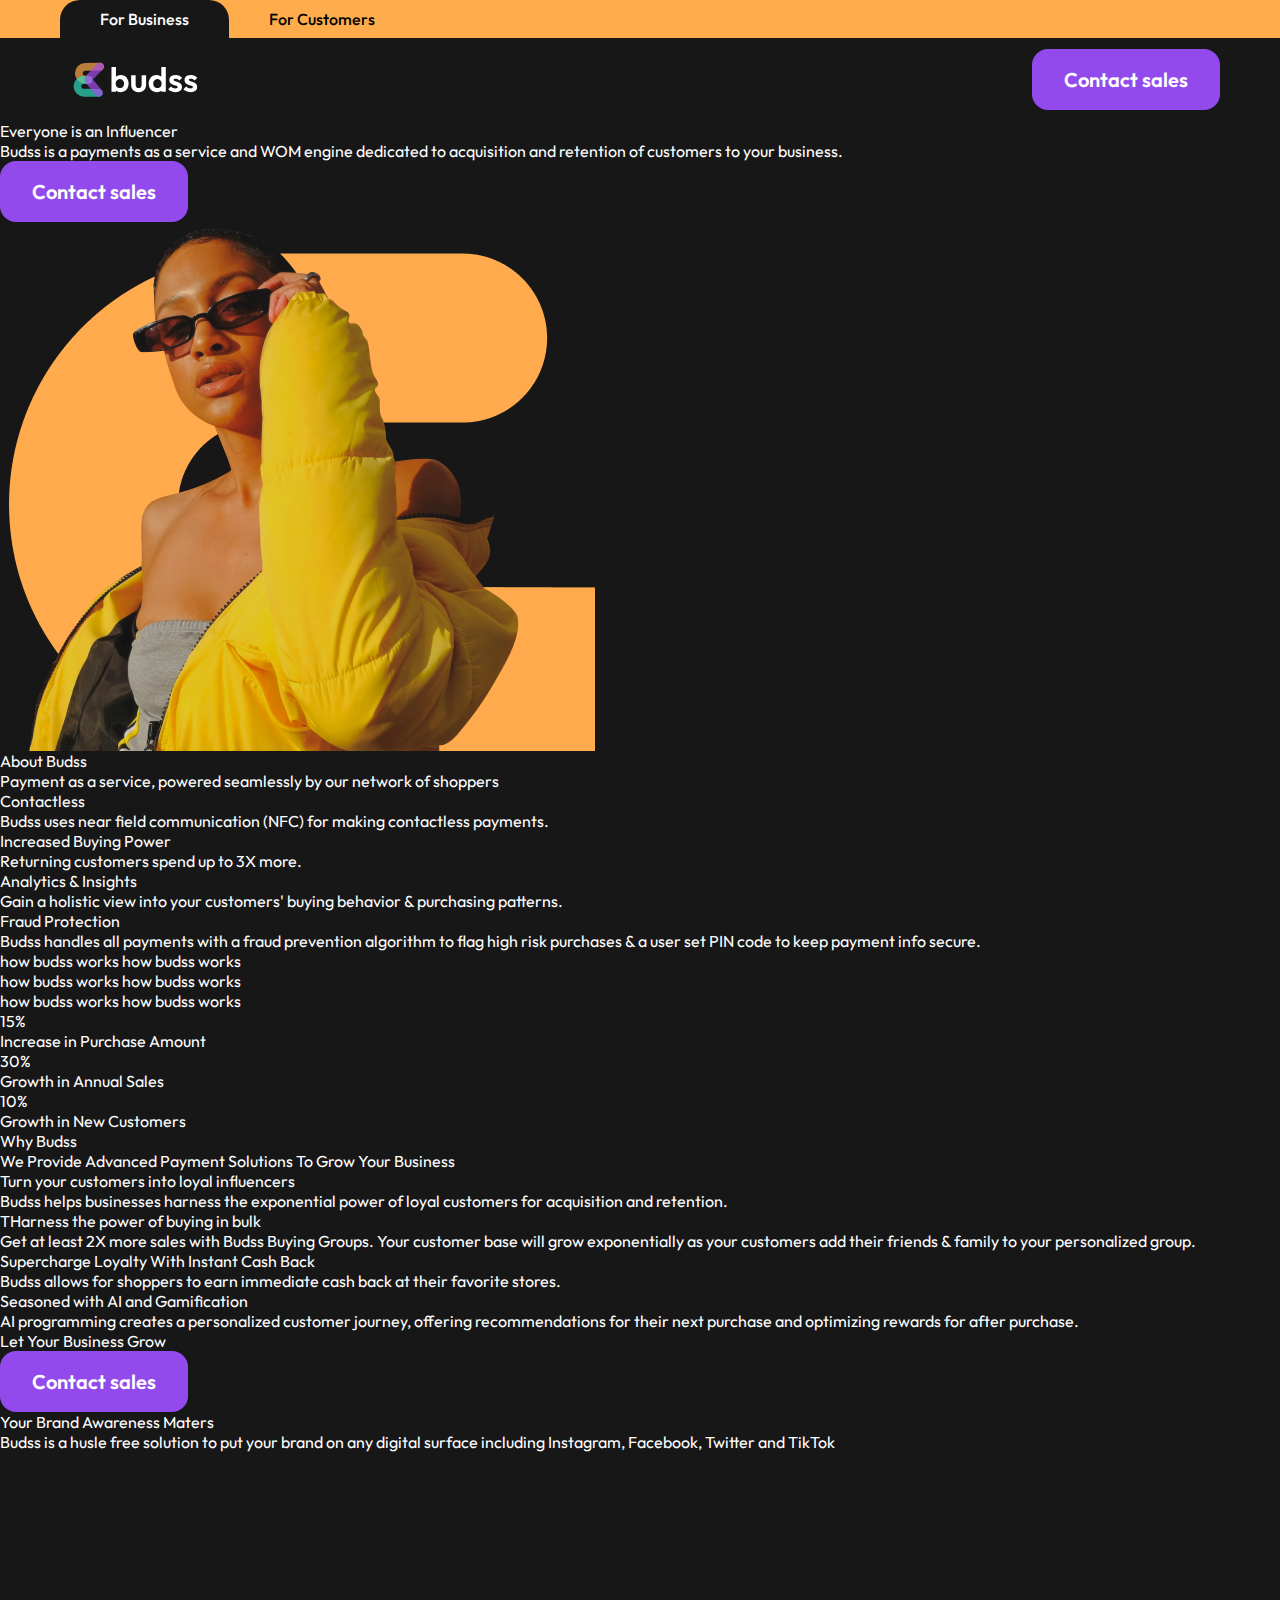
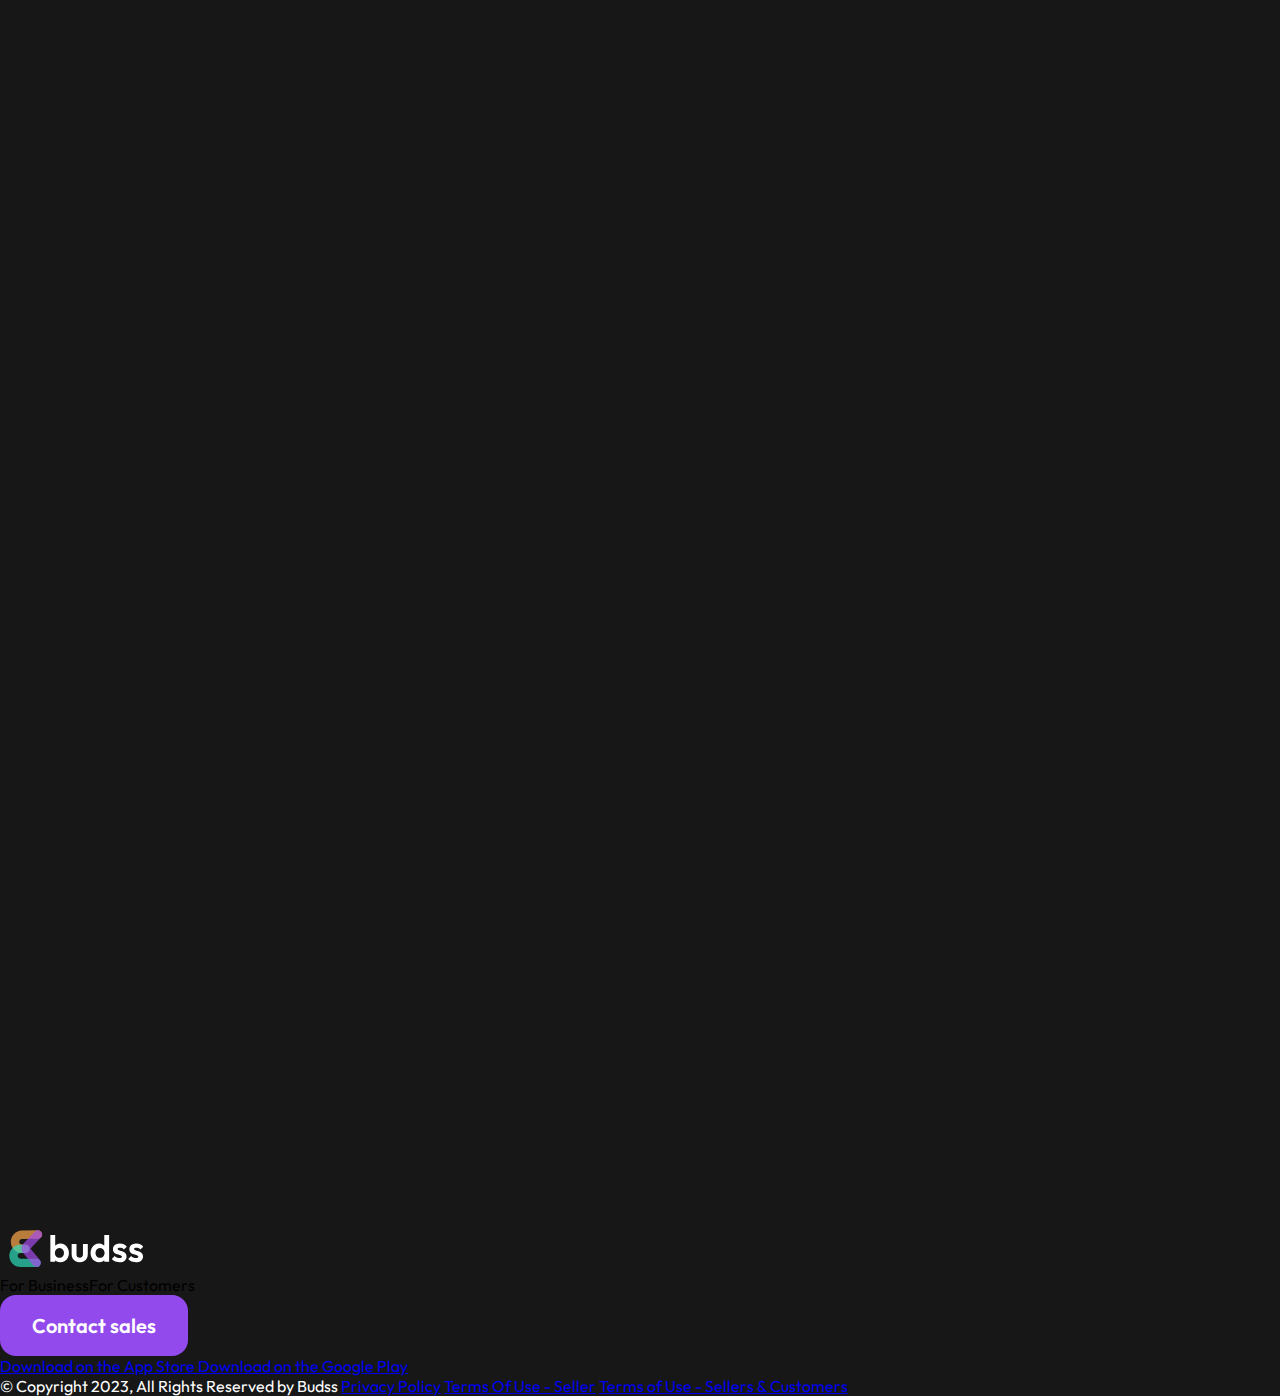
==== budss-smth/index.html @ e186e88e "feat: add svg-sprite, ui-kit-var, header styles" ====
<!DOCTYPE html>
<html lang="en">
  <head>
    <meta charset="UTF-8" />
    <meta http-equiv="X-UA-Compatible" content="IE=edge" />
    <meta name="viewport" content="width=device-width, initial-scale=1.0" />
    <link
      rel="shortcut icon"
      href="./assets/favicon/favicon.png"
      type="image/x-icon"
    />
    <link rel="stylesheet" href="./css/style.css" />
    <title>init</title>
  </head>
  <body>
    <h1 class="visually-hidden">Budss</h1>
    <div class="header">
      <div class="container header__container">
        <nav class="header__navigation navigation">
          <ul role="list" class="navigation__list">
            <li class="navigation__item">
              <a class="navigation__link active" href="#">for business</a>
            </li>
            <li class="navigation__item">
              <a class="navigation__link" href="#">for customers</a>
            </li>
          </ul>
        </nav>
        <div class="header__logo-line">
          <a class="logo" href="#">
            <svg width="155" height="49">
              <title id="catTitle">Pixels, My Super-friendly Cat</title>
              <use xlink:href="./assets/image/icons/sprite.svg#logo"></use>
            </svg>
          </a>
          <div class="header__button">
            <button class="button colorful-btn dark-bg">Contact sales</button>
          </div>
          <div class="header__menu menu">
            <button
              class="menu__button"
              type="button"
              aria-expanded="false"
              aria-controls="menu__list"
            >
              <svg class="menu__icon" aria-hidden="true" width="40" height="40">
                <use
                  class="menu__icon-menu"
                  href="./assets/image/icons/sprite.svg#burger"
                ></use>
                <use
                  class="menu__icon-menu"
                  href="./assets/image/icons/sprite.svg#cross"
                ></use>
              </svg>
            </button>
          </div>
        </div>
      </div>
    </div>
    <main>
      <section class="promo">
        <div class="container promo__container">
          <div class="promo__content">
            <h2 class="promo__title">Everyone is an Influencer</h2>
            <p class="promo__text">
              Budss is a payments as a service and WOM engine dedicated to
              acquisition and retention of customers to your business.
            </p>
            <div class="promo__button">
              <button class="button colorful-btn">Contact sales</button>
            </div>
          </div>
          <img
            src="./assets/image/photo/budss_girl.png"
            alt="budss people"
            class="promo__image"
          />
          <!--  
            <picture>
  <source srcset="photo.avif" type="image/avif" />
  <source srcset="photo.webp" type="image/webp" />
  <img src="photo.jpg" alt="photo" />
</picture>

           -->
          <!-- 
            <picture>
  <source media="(min-width:650px)" srcset="img_pink_flowers.jpg">
  <source media="(min-width:465px)" srcset="img_white_flower.jpg">
  <img src="img_orange_flowers.jpg" alt="Flowers" style="width:auto;">
</picture>
            -->
        </div>
      </section>
      <section class="about">
        <div class="container about__container">
          <h2 class="about__title">About Budss</h2>
          <div class="about__content">
            <div class="about__subtitle">
              <span class="highlight__subtitle">
                Payment as a service, powered seamlessly by our
                <span class="highlight"> network of shoppers </span>
              </span>
            </div>
            <div class="tools__wrapper">
              <div class="tool">
                <span class="ico ico_star"></span>
                <h4 class="tool__title">Contactless</h4>
                <p class="tool__text">
                  Budss uses near field communication (NFC) for making
                  contactless payments.
                </p>
              </div>
              <div class="tool">
                <span class="ico ico_arrow"></span>
                <h4 class="tool__title">Increased Buying Power</h4>
                <p class="tool__text">
                  Returning customers spend up to 3X more.
                </p>
              </div>
              <div class="tool">
                <span class="ico ico_snake"></span>
                <h4 class="tool__title">Analytics & Insights</h4>
                <p class="tool__text">
                  Gain a holistic view into your customers' buying behavior &
                  purchasing patterns.
                </p>
              </div>
              <div class="tool">
                <span class="ico ico_link"></span>
                <h4 class="tool__title">Fraud Protection</h4>
                <p class="tool__text">
                  Budss handles all payments with a fraud prevention algorithm
                  to flag high risk purchases & a user set PIN code to keep
                  payment info secure.
                </p>
              </div>
            </div>
          </div>
        </div>
      </section>
      <section class="scrolling-ads">
        <div class="container scrolling-ads__container">
          <div class="scrolling-ads__body">
            <p class="scrolling-text scrolling-right">
              how budss works
              <span class="colorful-ads additionaly-color"
                >how budss works</span
              >
            </p>
            <p class="scrolling-text scrolling-left">
              how budss works
              <span class="colorful-ads primary-color">how budss works</span>
            </p>
            <p class="scrolling-text scrolling-right">
              how budss works
              <span class="colorful-ads secondary-color">how budss works</span>
            </p>
          </div>
          <div class="scrolling-ads__footer">
            <div class="increase-point">
              <span class="increase-point__number">15%</span>
              <p class="increase-point____text">Increase in Purchase Amount</p>
            </div>
            <div class="increase-point">
              <span class="increase-point__number">30%</span>
              <p class="increase-point____text">Growth in Annual Sales</p>
            </div>
            <div class="increase-point">
              <span class="increase-point__number">10%</span>
              <p class="increase-point____text">Growth in New Customers</p>
            </div>
          </div>
        </div>
      </section>
      <section class="features">
        <div class="container features__container">
          <h3 class="features_title">Why Budss</h3>
          <div class="features__subtitle">
            <span class="highlight__subtitle">
              We Provide Advanced Payment Solutions
              <span class="highlight">To Grow Your Business</span>
            </span>
          </div>
          <div class="features__card-wrapper">
            <div class="feature-card">
              <h5 class="feature-card__title">
                Turn your customers into loyal influencers
              </h5>
              <p class="feature-card__text">
                Budss helps businesses harness the exponential power of loyal
                customers for acquisition and retention.
              </p>
            </div>
            <div class="feature-card">
              <h5 class="feature-card__title">
                THarness the power of buying in bulk
              </h5>
              <p class="feature-card__text">
                Get at least 2X more sales with Budss Buying Groups. Your
                customer base will grow exponentially as your customers add
                their friends & family to your personalized group.
              </p>
            </div>
            <div class="feature-card">
              <h5 class="feature-card__title">
                Supercharge Loyalty With Instant Cash Back
              </h5>
              <p class="feature-card__text">
                Budss allows for shoppers to earn immediate cash back at their
                favorite stores.
              </p>
            </div>
            <div class="feature-card">
              <h5 class="feature-card__title">
                Seasoned with AI and Gamification
              </h5>
              <p class="feature-card__text">
                AI programming creates a personalized customer journey, offering
                recommendations for their next purchase and optimizing rewards
                for after purchase.
              </p>
            </div>
          </div>
        </div>
      </section>
      <section class="offer">
        <div class="container offer__container">
          <div class="offer__grow-wrapper">
            <div class="get-grow">
              <sapn class="get-grow__title">Let Your Business Grow</sapn>
              <div class="offer__button">
                <button class="button colorful-btn">Contact sales</button>
              </div>
            </div>
          </div>
          <div class="offer__wrapper">
            <div class="offer_content">
              <h2 class="offer__title">Your Brand Awareness Maters</h2>
              <p class="offer_text">
                Budss is a husle free solution to put your brand on any digital
                surface including Instagram, Facebook, Twitter and TikTok
              </p>
            </div>
            <div class="offer__icons">
              <div class="wavy-ico">
                <ul class="wavy-ico__list">
                  <li>
                    <svg class="wavy-ico__sicial">
                      <use xlink:href="social-icons.svg#icon-facebook"></use>
                    </svg>
                  </li>
                  <li>
                    <svg class="wavy-ico__sicial">
                      <use xlink:href="social-icons.svg#icon-twitter"></use>
                    </svg>
                  </li>
                  <li>
                    <svg class="wavy-ico__sicial">
                      <use xlink:href="social-icons.svg#icon-instagram"></use>
                    </svg>
                  </li>
                  <li>
                    <svg class="wavy-ico__sicial">
                      <use xlink:href="social-icons.svg#icon-tiktok"></use>
                    </svg>
                  </li>
                </ul>
              </div>
            </div>
          </div>
          <div class="offer-logos__wrapper">
            <div class="logo-card">
              <ul role="list" class="logo-card__list">
                <li class="logo-card__item">
                  <svg class="logo-card__ico">
                    <use xlink:href="social-icons.svg#icon-woocommerce"></use>
                  </svg>
                </li>
                <li class="logo-card__item">
                  <svg class="logo-card__ico">
                    <use xlink:href="social-icons.svg#icon-shopify"></use>
                  </svg>
                </li>
                <li class="logo-card__item">
                  <svg class="logo-card__ico">
                    <use xlink:href="social-icons.svg#icon-square"></use>
                  </svg>
                </li>
                <li class="logo-card__item">
                  <svg class="logo-card__ico">
                    <use xlink:href="social-icons.svg#icon-squarespace"></use>
                  </svg>
                </li>
                <li class="logo-card__item">
                  <svg class="logo-card__ico">
                    <use xlink:href="social-icons.svg#icon-clover"></use>
                  </svg>
                </li>
              </ul>
            </div>
          </div>
        </div>
      </section>
    </main>
    <footer>
      <div class="container footer__container">
        <div class="footer__logo-line">
          <a class="logo" href="#">
            <svg width="157" height="53">
              <title id="catTitle">Pixels, My Super-friendly Cat</title>
              <use xlink:href="./assets/image/icons/sprite.svg#logo"></use>
            </svg>
          </a>
          <nav class="footer__navigation">
            <ul role="list" class="navigation__list">
              <li class="navigation__item">
                <a class="navigation__link" href="#">for business</a>
              </li>
              <li class="navigation__item">
                <a class="navigation__link" href="#">for customers</a>
              </li>
            </ul>
          </nav>
          <div class="footer__button">
            <button class="button colorful-btn">Contact sales</button>
          </div>
          <div class="footer__buttons">
            <a
              href="#"
              target="_blank"
              class="market-btn apple-btn"
              role="button"
            >
              <span class="market-btn__subtitle">Download on the</span>
              <span class="market-btn__title">App Store</span>
            </a>
            <a
              href="#"
              target="_blank"
              class="market-btn google-btn"
              role="button"
            >
              <span class="market-btn__subtitle">Download on the</span>
              <span class="market-btn__title">Google Play</span>
            </a>
          </div>
        </div>
        <div class="footer__info">
          <span class="footer__info-copyright">
            © Copyright 2023, All Rights Reserved by Budss
          </span>
          <span class="footer__info-polisy">
            <a href="#">Privacy Policy</a>
          </span>
          <span class="footer__info-seller">
            <a href="#">Terms Of Use - Seller</a>
          </span>
          <span class="footer__info-customers">
            <a href="#">Terms of Use - Sellers & Customers</a>
          </span>
        </div>
      </div>
    </footer>
    <script src="./js/script.js"></script>
  </body>
</html>
---- budss-smth/css/style.css ----
:root {
  --clr-primary-00: hsl(267, 65%, 51%);
  --clr-primary-01: hsl(267, 82%, 61%);
  --clr-primary-02: hsl(274, 82, 61);
  --clr-primary-03: hsl(267, 81%, 75%);
  --clr-primary-04: hsla(267, 82%, 61%, 0.2);

  --clr-grayscale-00: hsl(0, 0%, 0%);
  --clr-grayscale-01: hsl(0, 0%, 9%);
  --clr-grayscale-02: hsl(0, 0%, 27%);
  --clr-grayscale-03: hsl(0, 0%, 73%);
  --clr-grayscale-04: hsl(0, 0%, 81%);
  --clr-grayscale-05: hsl(0, 0%, 89%);
  --clr-grayscale-06: hsl(0, 0%, 96%);
  --clr-grayscale-07: hsl(0, 0%, 100%);

  --clr-secondary-01: hsl(169, 70%, 52%);
  --clr-secondary-02: hsl(32, 100%, 65%);
  --clr-secondary-03: hsl(69, 70%, 52%);

  --clr-additional-01: hsl(18, 100%, 59%);
  --clr-additional-02: hsl(0, 87%, 50%);

  --fw-light: 300;
  --fw-regular: 400;
  --fw-medium: 500;
  --fw-semi-bold: 600;
  --fw-bold: 700;
}

/* -------------------------------- 
  Fonts
-------------------------------- */

/*   https://developers.google.com/web/fundamentals/design-and-ux/typography/variable-fonts */

/* Set up Roboto for old browsers, only regular + bold */
@supports not (font-variation-settings: normal) {
  @font-face {
    font-family: Outfit;
    src: url("../assets/fonts/stwoff/Outfit-Light.woff2");
    font-weight: 300;
  }

  @font-face {
    font-family: Outfit;
    src: url("../assets/fonts/stwoff/Outfit-Regular.woff2");
    font-weight: 400;
  }

  @font-face {
    font-family: Outfit;
    src: url("../assets/fonts/stwoff/Outfit-Medium.woff2");
    font-weight: 500;
  }

  @font-face {
    font-family: Outfit;
    src: url("../assets/fonts/stwoff/Outfit-SemiBold.woff2");
    font-weight: 600;
  }

  @font-face {
    font-family: Outfit;
    src: url("../assets/fonts/stwoff/Outfit-Bold.woff2");
    font-weight: 700;
  }

  body {
    font-family: Outfit;
  }

  .super-bold {
    font-weight: bold;
  }
}

/* Set up Roboto for modern browsers, all weights */
@supports (font-variation-settings: normal) {
  @font-face {
    font-family: "Outfit";
    src: url("../assets/fonts/Outfit-VariableFont_wght.woff2")
        format("woff2 supports variations"),
      url("../assets/fonts/Outfit-VariableFont_wght.woff2")
        format("woff2-variations");
    font-weight: 100 1000;
    font-stretch: 25% 151%;
  }

  .super-bold {
    font-weight: 1000;
  }
}

/* -------------------------------- 
  Reset
-------------------------------- */

/* https://piccalil.li/blog/a-modern-css-reset */

/* Box sizing rules */
*,
*::before,
*::after {
  box-sizing: border-box;
}

/* Remove default margin */
* {
  margin: 0;
  padding: 0;
  font: inherit;
}

/* Remove list styles on ul, ol elements with a list role, which suggests default styling will be removed */
ul[role="list"],
ol[role="list"] {
  list-style: none;
}

/* Set core root defaults */
html:focus-within {
  scroll-behavior: smooth;
}

/* Set core body defaults */
html {
  height: 100%;
  font-size: 10px;
  scroll-behavior: smooth;
}

/* A elements that don't have a class get default styles */
a:not([class]) {
  text-decoration-skip-ink: auto;
}

/* Make images easier to work with */
img,
picture,
svg {
  max-width: 100%;
  display: block;
}

/* Remove all animations, transitions and smooth scroll for people that prefer not to see them */
@media (prefers-reduced-motion: reduce) {
  html:focus-within {
    scroll-behavior: auto;
  }

  *,
  *::before,
  *::after {
    animation-duration: 0.01ms !important;
    animation-iteration-count: 1 !important;
    transition-duration: 0.01ms !important;
    scroll-behavior: auto !important;
  }
}

/* -------------------------------- 
  General styling
-------------------------------- */

body {
  font-family: "Outfit", sans-serif;
  font-size: 1.6rem;
  /* line-height: 2.6rem; */
  font-weight: normal;
  background-color: var(--clr-grayscale-01);
  color: var(--clr-grayscale-07);
}

.container {
  margin: 0 auto;
  /* padding: 0 2rem; */
  max-width: 144rem;
}

.visually-hidden {
  height: 1px;
  overflow: hidden;
  width: 1px;
  position: absolute;
  clip: rect(1px 1px 1px 1px);
  clip: rect(1px, 1px, 1px, 1px);
  clip-path: inset(50%);
  white-space: nowrap;
}

/* -------------------------------- 
Header nav
-------------------------------- */

.header__navigation {
  height: 3.8rem;
  background-color: var(--clr-secondary-02);
  font-weight: var(--fw-medium);
  font-size: 1.6rem;
}

.header__navigation.navigation {
  padding-left: 6rem;
}

.navigation__list {
  display: flex;
  height: 100%;
  align-items: center;
  text-transform: capitalize;
}

.header__navigation .navigation__link {
  padding: 0.9rem 4rem;
  border-top-left-radius: 2rem;
  border-top-right-radius: 2rem;
}

.navigation__link {
  height: 100%;
  color: var(--clr-grayscale-00);
  text-decoration: none;
  white-space: nowrap;
}

.navigation__link.active {
  background-color: var(--clr-grayscale-01);
  color: var(--clr-grayscale-07);
}

@media (max-width: 375px) {
  .header__navigation.navigation {
    padding-left: 0;
  }
}

/* -------------------------------- 
Header logo
-------------------------------- */

.header__logo-line {
  display: flex;
  align-items: center;
  margin: 1.1rem 0;
  justify-content: space-between;
}
.logo {
  margin-left: 6rem;
}
.header__button {
  margin-right: 6rem;
}

.button {
  font-size: 2rem;
  font-weight: var(--fw-semi-bold);
  color: var(--clr-grayscale-07);
  border: 2px solid transparent;
  outline: 2px solid transparent;
  padding: 1.6rem 3rem;
  border-radius: 1.6rem;
}

.colorful-btn {
  background-color: var(--clr-primary-01);
}

.button:hover {
  background-color: var(--clr-grayscale-01);
  border: 2px solid var(--clr-primary-01);
}

.button:focus {
  border: 2px solid var(--clr-primary-03);
  outline: 2px solid var(--clr-primary-03);
}

.button:active {
  background-color: var(--clr-primary-00);
  border: 2px solid transparent;
  outline: 2px solid transparent;
}

.header__menu {
  display: none;
}
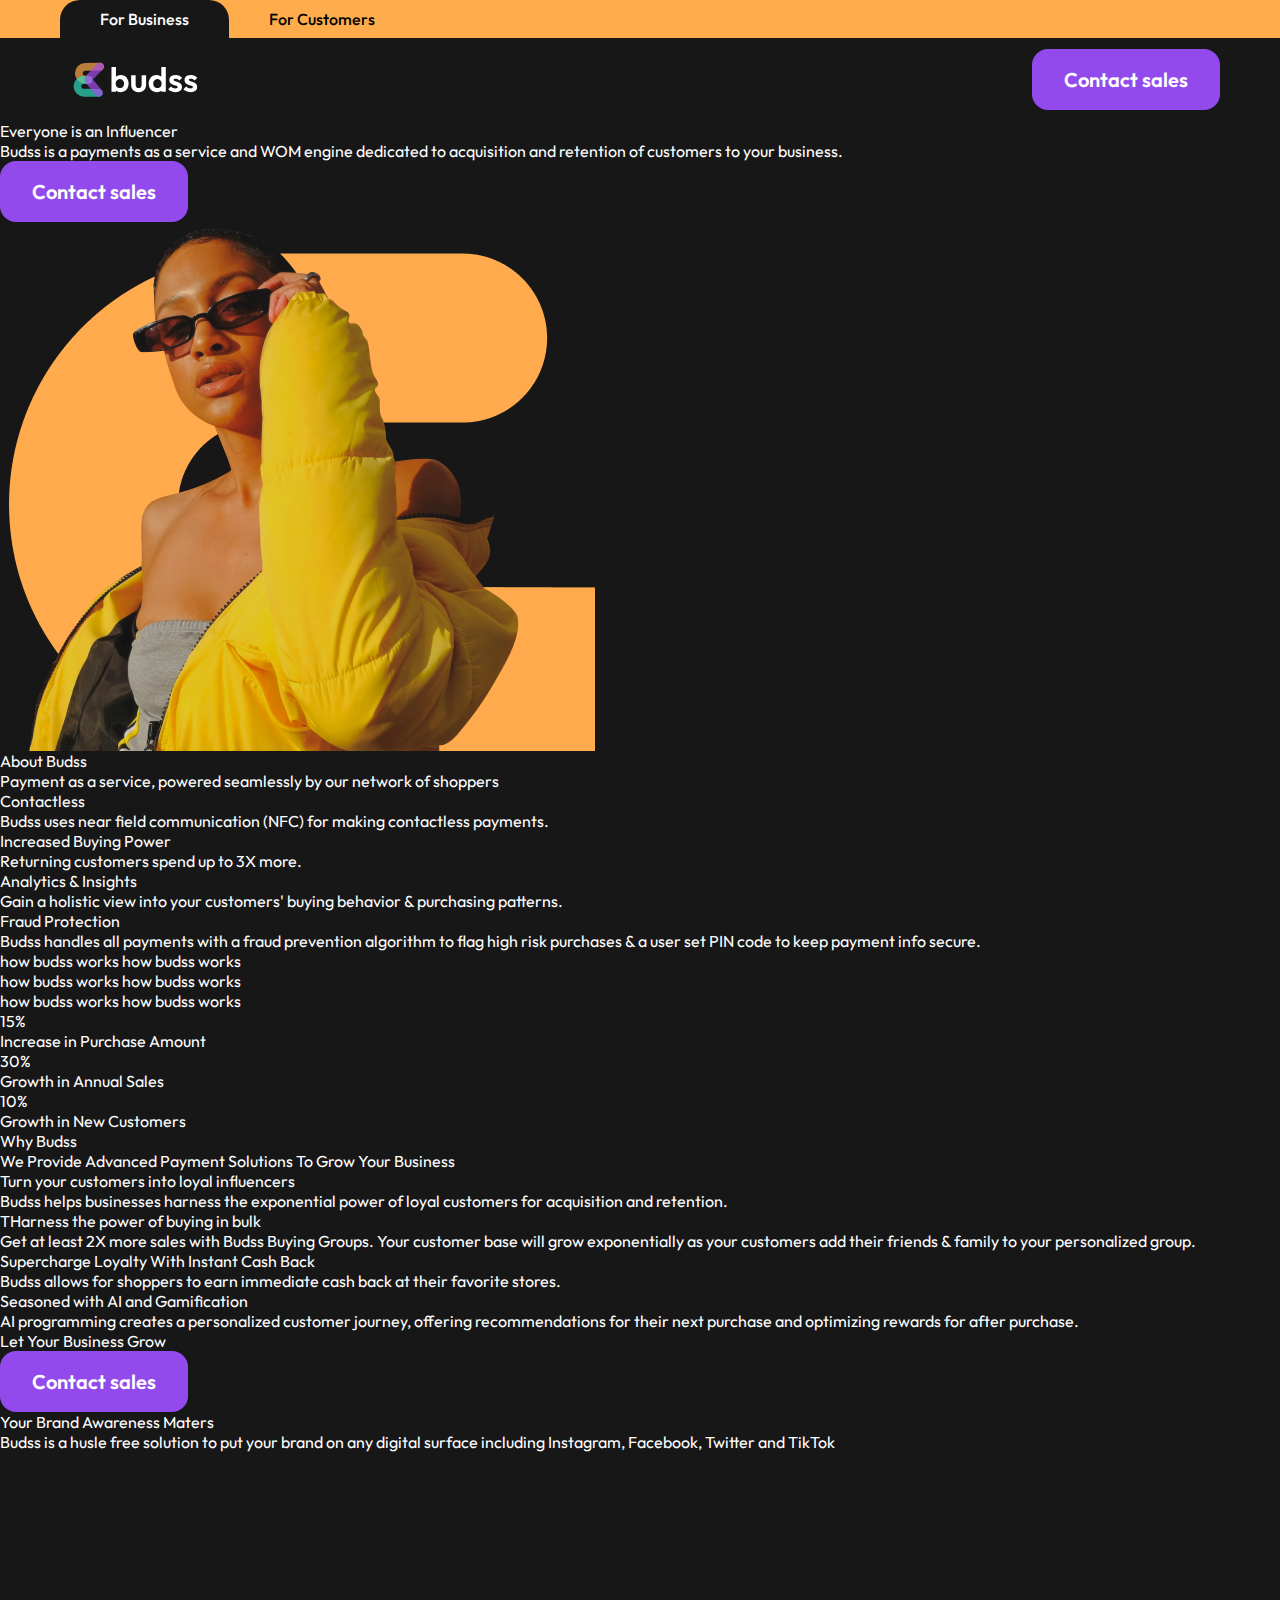
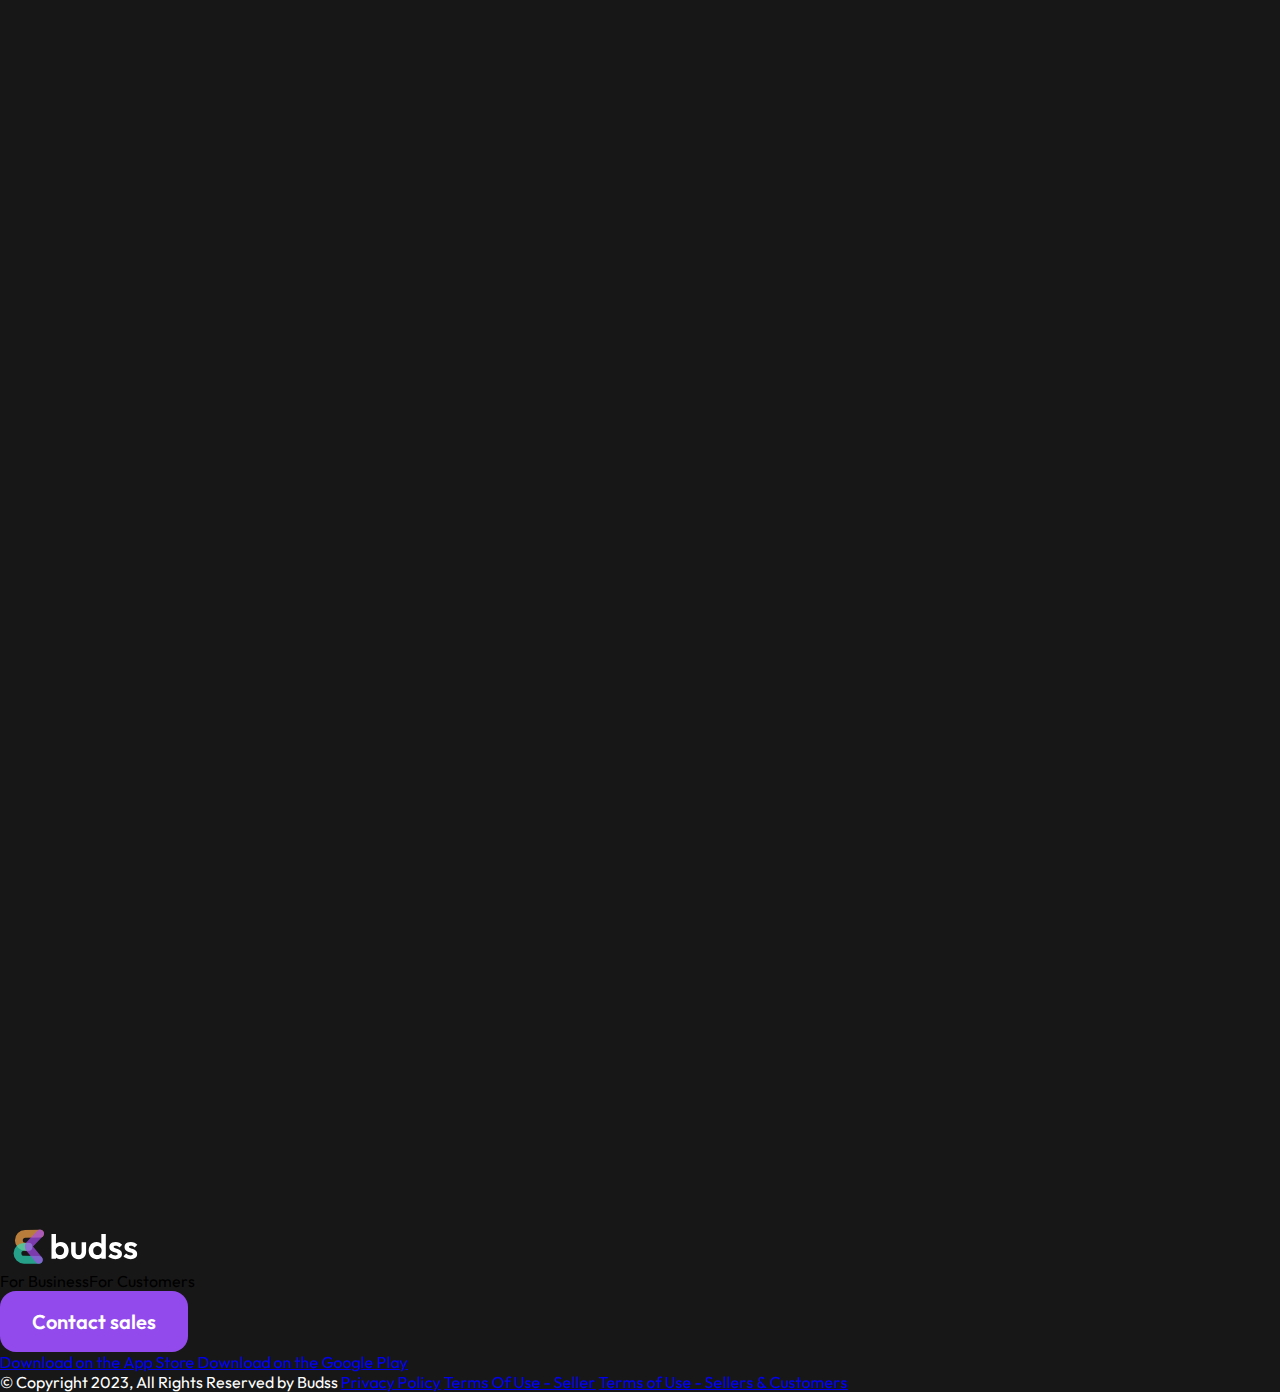
==== commit 17864822: "feat: init mobile menu, js/css" ====
--- a/budss-smth/index.html
+++ b/budss-smth/index.html
@@ -14,8 +14,8 @@
   </head>
   <body>
     <h1 class="visually-hidden">Budss</h1>
-    <div class="header">
-      <div class="container header__container">
+    <div class="up-header">
+      <div class="container">
         <nav class="header__navigation navigation">
           <ul role="list" class="navigation__list">
             <li class="navigation__item">
@@ -26,9 +26,13 @@
             </li>
           </ul>
         </nav>
+      </div>
+    </div>
+    <div class="header">
+      <div class="container header__container">
         <div class="header__logo-line">
           <a class="logo" href="#">
-            <svg width="155" height="49">
+            <svg>
               <title id="catTitle">Pixels, My Super-friendly Cat</title>
               <use xlink:href="./assets/image/icons/sprite.svg#logo"></use>
             </svg>
@@ -41,19 +45,18 @@
               class="menu__button"
               type="button"
               aria-expanded="false"
-              aria-controls="menu__list"
-            >
-              <svg class="menu__icon" aria-hidden="true" width="40" height="40">
-                <use
-                  class="menu__icon-menu"
-                  href="./assets/image/icons/sprite.svg#burger"
-                ></use>
-                <use
-                  class="menu__icon-menu"
-                  href="./assets/image/icons/sprite.svg#cross"
-                ></use>
-              </svg>
-            </button>
+              aria-controls="menu__list-wrapper"
+            ></button>
+            <div class="menu__list-wrapper">
+              <ul class="menu__list">
+                <li class="menu__item">
+                  <a class="menu__link menu__link--current">1 point</a>
+                </li>
+                <li class="menu__item">
+                  <a class="menu__link menu__link--inactive">2 point</a>
+                </li>
+              </ul>
+            </div>
           </div>
         </div>
       </div>
--- a/budss-smth/css/style.css
+++ b/budss-smth/css/style.css
@@ -158,6 +158,14 @@
     scroll-behavior: auto !important;
   }
 }
+
+/* -------------------------------- 
+  Tester
+-------------------------------- */
+
+/* * {
+  outline: 2px solid lime;
+} */
 
 /* -------------------------------- 
   General styling
@@ -189,13 +197,25 @@
   white-space: nowrap;
 }
 
+.hide-scroll {
+  overflow-y: hidden;
+}
+
+/* -------------------------------- 
+Up header
+-------------------------------- */
+
+.up-header {
+  background-color: var(--clr-secondary-02);
+}
+
 /* -------------------------------- 
 Header nav
 -------------------------------- */
 
 .header__navigation {
   height: 3.8rem;
-  background-color: var(--clr-secondary-02);
+  /* background-color: var(--clr-secondary-02); */
   font-weight: var(--fw-medium);
   font-size: 1.6rem;
 }
@@ -229,14 +249,14 @@
   color: var(--clr-grayscale-07);
 }
 
-@media (max-width: 375px) {
+@media (max-width: 480px) {
   .header__navigation.navigation {
     padding-left: 0;
   }
 }
 
 /* -------------------------------- 
-Header logo
+Header logo line
 -------------------------------- */
 
 .header__logo-line {
@@ -245,9 +265,16 @@
   margin: 1.1rem 0;
   justify-content: space-between;
 }
+
 .logo {
   margin-left: 6rem;
 }
+
+.logo svg {
+  width: 15.5rem;
+  height: 4.9rem;
+}
+
 .header__button {
   margin-right: 6rem;
 }
@@ -256,10 +283,11 @@
   font-size: 2rem;
   font-weight: var(--fw-semi-bold);
   color: var(--clr-grayscale-07);
-  border: 2px solid transparent;
-  outline: 2px solid transparent;
+  border: 0.2rem solid transparent;
+  outline: 0.2rem solid transparent;
   padding: 1.6rem 3rem;
   border-radius: 1.6rem;
+  white-space: nowrap;
 }
 
 .colorful-btn {
@@ -268,20 +296,82 @@
 
 .button:hover {
   background-color: var(--clr-grayscale-01);
-  border: 2px solid var(--clr-primary-01);
+  border: 0.2rem solid var(--clr-primary-01);
 }
 
 .button:focus {
-  border: 2px solid var(--clr-primary-03);
-  outline: 2px solid var(--clr-primary-03);
+  border: 0.2rem solid var(--clr-primary-03);
+  outline: 0.2rem solid var(--clr-primary-03);
 }
 
 .button:active {
   background-color: var(--clr-primary-00);
-  border: 2px solid transparent;
-  outline: 2px solid transparent;
+  border: 0.2rem solid transparent;
+  outline: 0.2rem solid transparent;
 }
 
 .header__menu {
   display: none;
 }
+
+@media (max-width: 480px) {
+  .header__logo-line {
+    margin: 1.5rem 0;
+  }
+  .logo {
+    margin-left: 0;
+  }
+  .logo svg {
+    width: 12.4rem;
+    height: 3.9rem;
+  }
+  .header__button {
+    display: none;
+  }
+  .header__menu {
+    display: block;
+  }
+  .menu__button {
+    position: relative;
+    display: block;
+    cursor: pointer;
+    background: transparent;
+    background-repeat: repeat;
+    background-image: none;
+    background-size: auto;
+    background-repeat: repeat;
+    background-image: none;
+    background-size: auto;
+    border: 0;
+    width: 4rem;
+    height: 4rem;
+    margin-right: 1.5rem;
+    background-image: url("../assets/image/icons/burger.svg");
+    z-index: 1000;
+  }
+  .menu__button[aria-expanded="true"] {
+    background-image: url("../assets/image/icons/cross.svg");
+  }
+  .menu__list {
+    display: none;
+  }
+  .menu__list[data-visible] {
+    position: fixed;
+    inset: 0;
+    background-color: var(--clr-grayscale-01);
+  }
+  .menu__list {
+    display: none;
+  }
+  .menu__list--open {
+    display: block;
+  }
+  .menu__item {
+  }
+  .menu__link {
+  }
+  .menu__link--current {
+  }
+  .menu__link--inactive {
+  }
+}
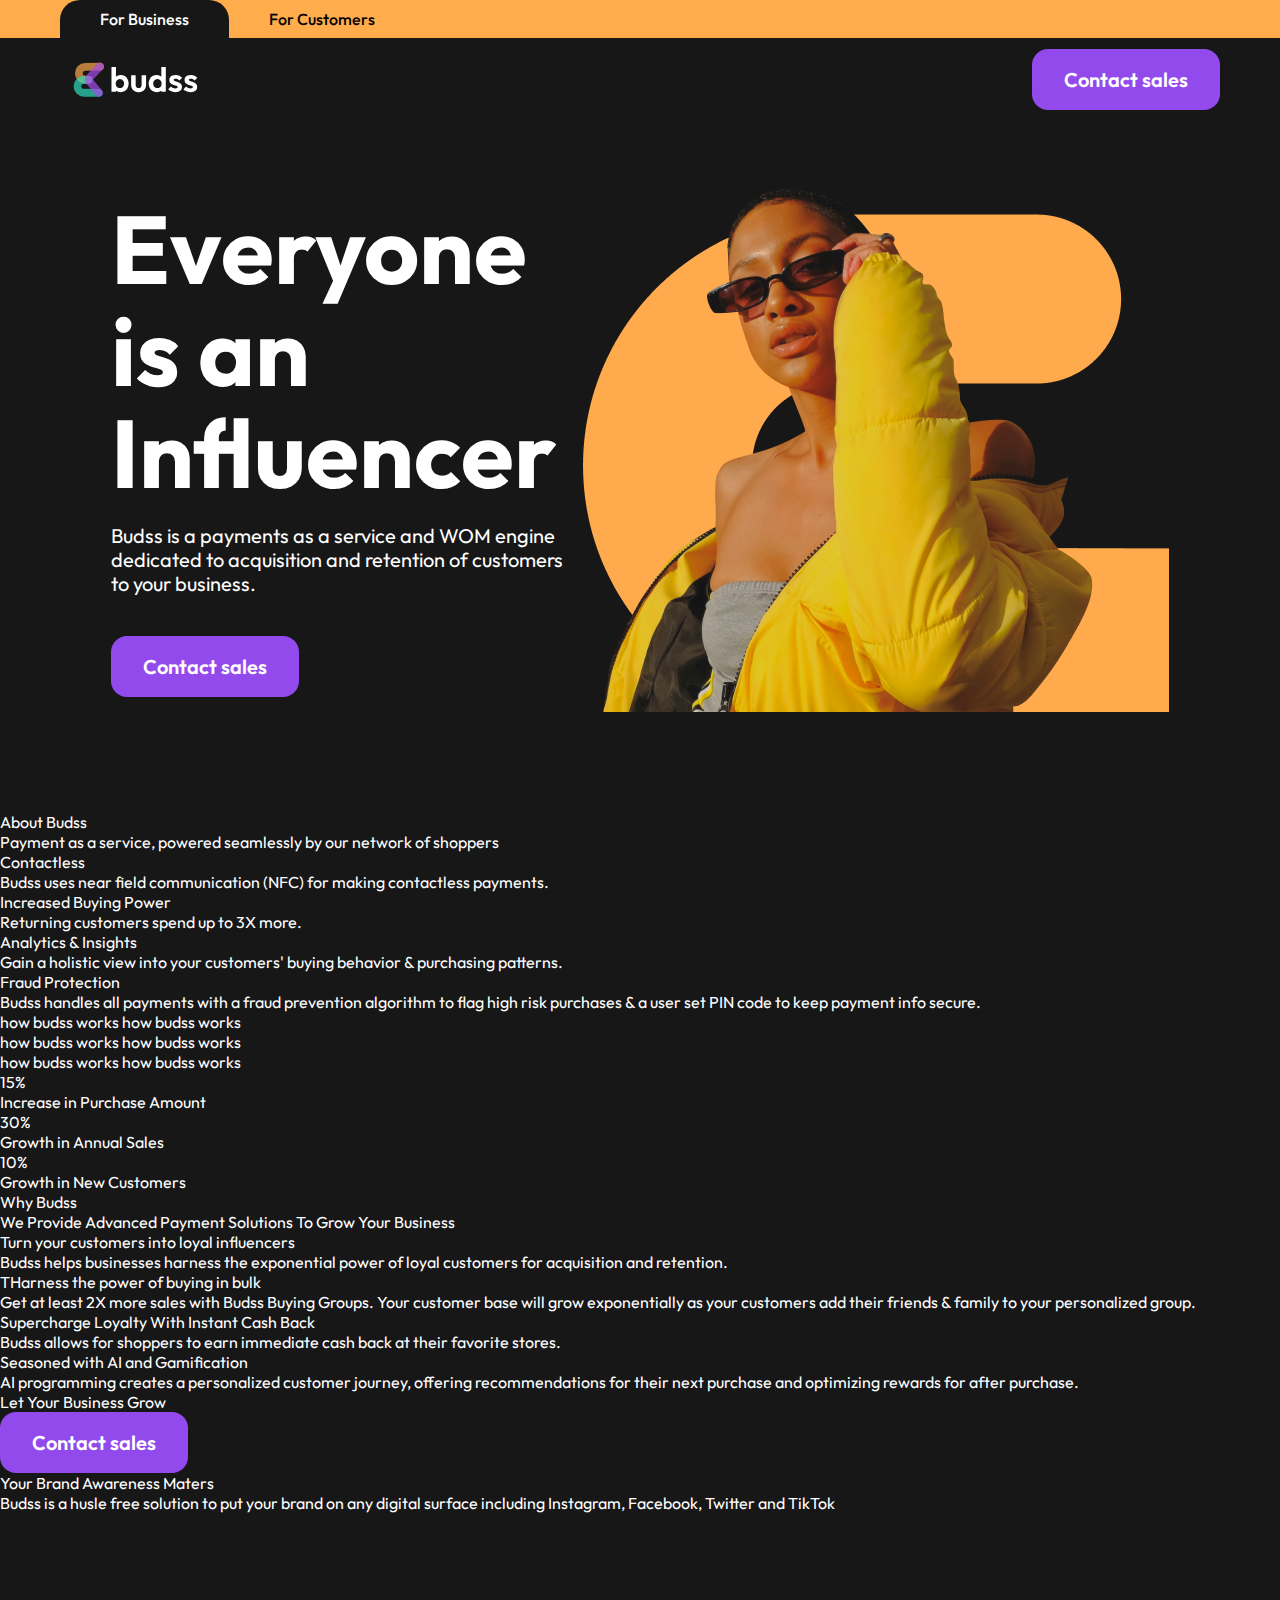
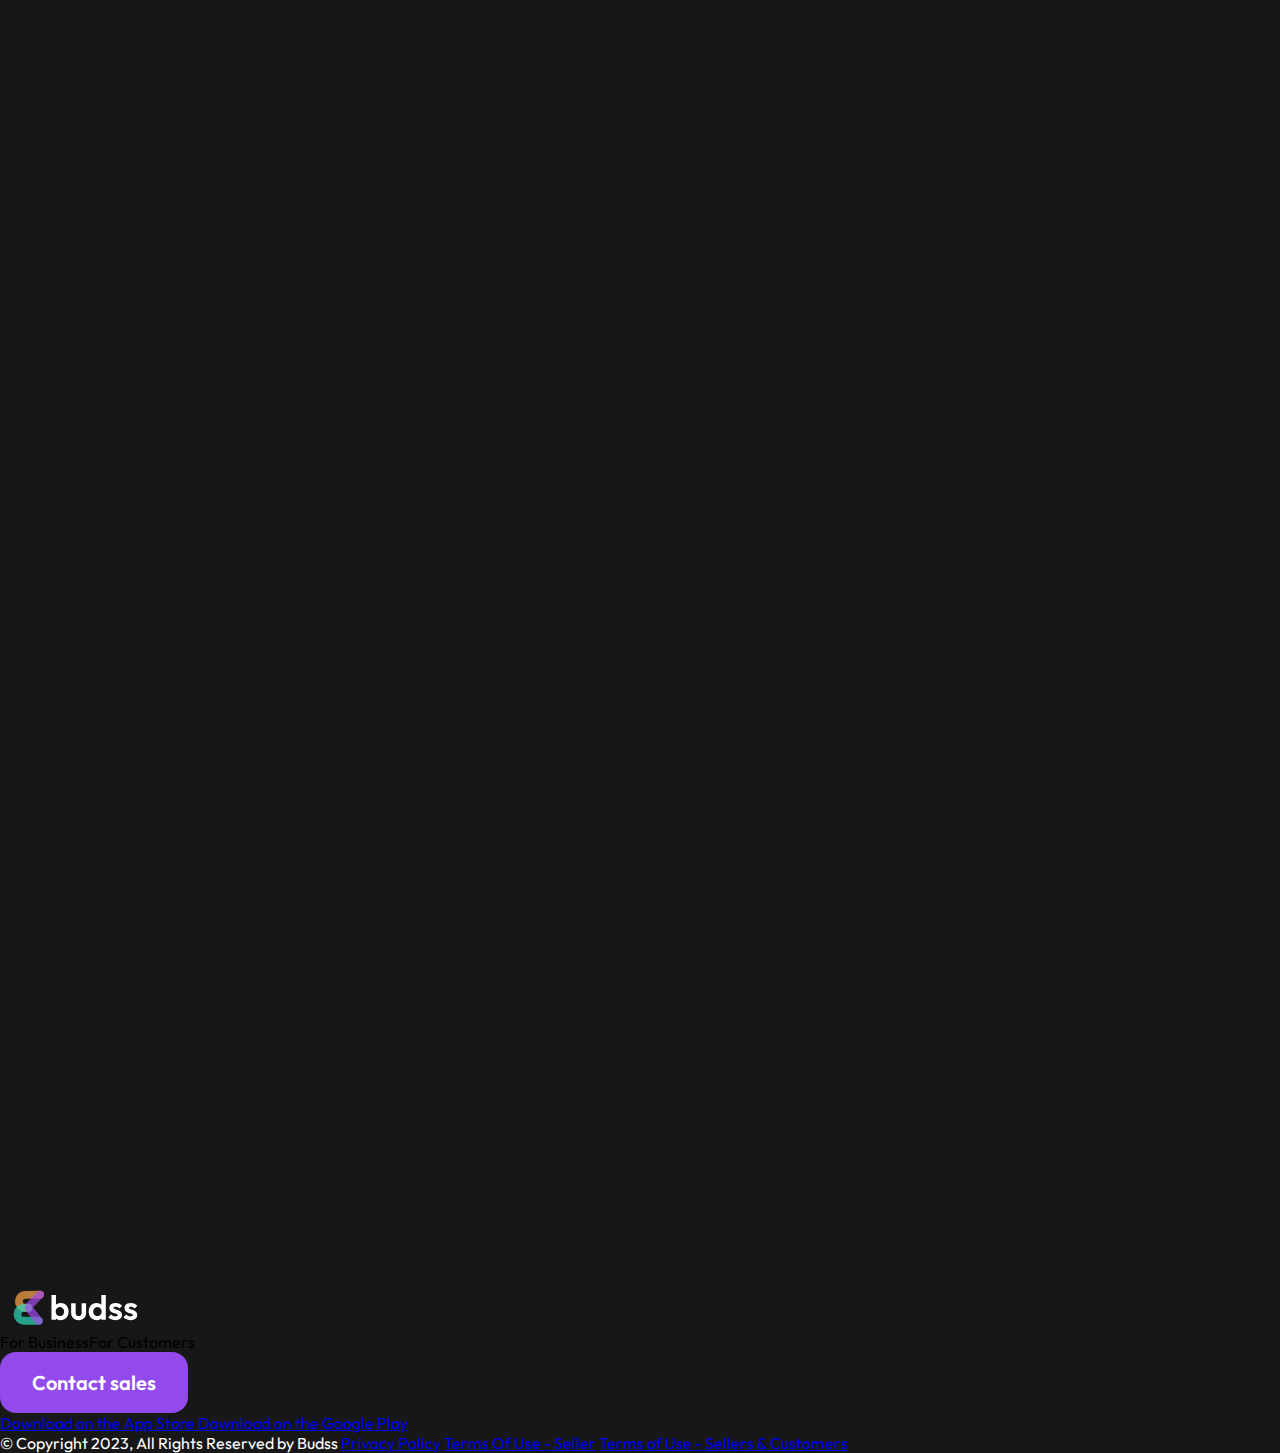
==== commit 398dd8fc: "feat: add promo section w media" ====
--- a/budss-smth/index.html
+++ b/budss-smth/index.html
@@ -13,7 +13,7 @@
     <title>init</title>
   </head>
   <body>
-    <h1 class="visually-hidden">Budss</h1>
+    <h1 class="visually-hidden">budss</h1>
     <div class="up-header">
       <div class="container">
         <nav class="header__navigation navigation">
@@ -38,7 +38,7 @@
             </svg>
           </a>
           <div class="header__button">
-            <button class="button colorful-btn dark-bg">Contact sales</button>
+            <button class="button colorful-btn dark-bg">contact sales</button>
           </div>
           <div class="header__menu menu">
             <button
@@ -48,12 +48,28 @@
               aria-controls="menu__list-wrapper"
             ></button>
             <div class="menu__list-wrapper">
-              <ul class="menu__list">
-                <li class="menu__item">
-                  <a class="menu__link menu__link--current">1 point</a>
-                </li>
-                <li class="menu__item">
-                  <a class="menu__link menu__link--inactive">2 point</a>
+              <div class="menu__list-button">
+                <button class="button colorful-btn">contact sales</button>
+              </div>
+              <ul class="menu__list" role="list">
+                <li class="menu__item">
+                  <a class="menu__link menu__link--current">for business</a>
+                </li>
+                <li class="menu__item">
+                  <a class="menu__link menu__link--inactive">for customers</a>
+                </li>
+                <li class="menu__item">
+                  <a class="menu__link menu__link--inactive">privacy policy</a>
+                </li>
+                <li class="menu__item">
+                  <a class="menu__link menu__link--inactive"
+                    >terms of use - seller</a
+                  >
+                </li>
+                <li class="menu__item">
+                  <a class="menu__link menu__link--inactive"
+                    >terms of use - sellers & customers</a
+                  >
                 </li>
               </ul>
             </div>
@@ -65,7 +81,10 @@
       <section class="promo">
         <div class="container promo__container">
           <div class="promo__content">
-            <h2 class="promo__title">Everyone is an Influencer</h2>
+            <h2 class="promo__title">
+              Everyone <br />
+              is an Influencer
+            </h2>
             <p class="promo__text">
               Budss is a payments as a service and WOM engine dedicated to
               acquisition and retention of customers to your business.
--- a/budss-smth/css/style.css
+++ b/budss-smth/css/style.css
@@ -181,8 +181,7 @@
 }
 
 .container {
-  margin: 0 auto;
-  /* padding: 0 2rem; */
+  margin: auto;
   max-width: 144rem;
 }
 
@@ -202,7 +201,7 @@
 }
 
 /* -------------------------------- 
-Up header
+  Up header
 -------------------------------- */
 
 .up-header {
@@ -210,7 +209,7 @@
 }
 
 /* -------------------------------- 
-Header nav
+  Header nav
 -------------------------------- */
 
 .header__navigation {
@@ -256,13 +255,13 @@
 }
 
 /* -------------------------------- 
-Header logo line
+  Header logo line
 -------------------------------- */
 
 .header__logo-line {
   display: flex;
   align-items: center;
-  margin: 1.1rem 0;
+  padding: 1.1rem 0;
   justify-content: space-between;
 }
 
@@ -288,6 +287,10 @@
   padding: 1.6rem 3rem;
   border-radius: 1.6rem;
   white-space: nowrap;
+}
+
+.button::first-letter {
+  text-transform: uppercase;
 }
 
 .colorful-btn {
@@ -352,26 +355,92 @@
   .menu__button[aria-expanded="true"] {
     background-image: url("../assets/image/icons/cross.svg");
   }
-  .menu__list {
+  .menu__list-wrapper {
     display: none;
-  }
-  .menu__list[data-visible] {
+    padding: 19.6rem 1.6rem;
+  }
+  .menu__list-wrapper[data-visible] {
     position: fixed;
     inset: 0;
-    background-color: var(--clr-grayscale-01);
-  }
-  .menu__list {
+    background-color: var(--clr-grayscale-00);
+  }
+  .menu__list-wrapper {
     display: none;
   }
   .menu__list--open {
     display: block;
   }
+  .menu__list-button {
+    padding-bottom: 17.7rem;
+  }
+  .menu__list-button button {
+    width: 100%;
+  }
   .menu__item {
+    margin-bottom: 1.6rem;
+    cursor: pointer;
   }
   .menu__link {
-  }
-  .menu__link--current {
-  }
-  .menu__link--inactive {
-  }
-}
+    font-size: 2rem;
+    font-weight: var(--fw-medium);
+    text-transform: capitalize;
+  }
+}
+
+/* -------------------------------- 
+  Promo section
+-------------------------------- */
+
+.promo {
+  padding: 6.2rem 0 10rem;
+}
+
+.promo__container {
+  display: flex;
+  justify-content: space-between;
+  align-items: center;
+  padding: 0 11.1rem;
+}
+
+.promo__title {
+  font-size: 9.6rem;
+  font-weight: var(--fw-bold);
+  line-height: 106%;
+  padding-bottom: 2rem;
+}
+
+.promo__text {
+  font-size: 2rem;
+  font-weight: var(--fw-regular);
+  line-height: 120%;
+  padding-bottom: 4rem;
+}
+
+@media (max-width: 1200px) {
+  .promo__container {
+    flex-wrap: wrap;
+  }
+  .promo__content {
+    margin-bottom: 6rem;
+  }
+}
+
+@media (max-width: 780px) {
+  .promo__container {
+    padding: 0 1.6rem;
+  }
+  .promo__title {
+    font-size: 4rem;
+    padding-bottom: 2rem;
+  }
+  .promo__text {
+    font-size: 1.6rem;
+    padding-bottom: 4rem;
+  }
+}
+
+@media (max-width: 480px) {
+  .promo__button .button {
+    width: 100%;
+  }
+}
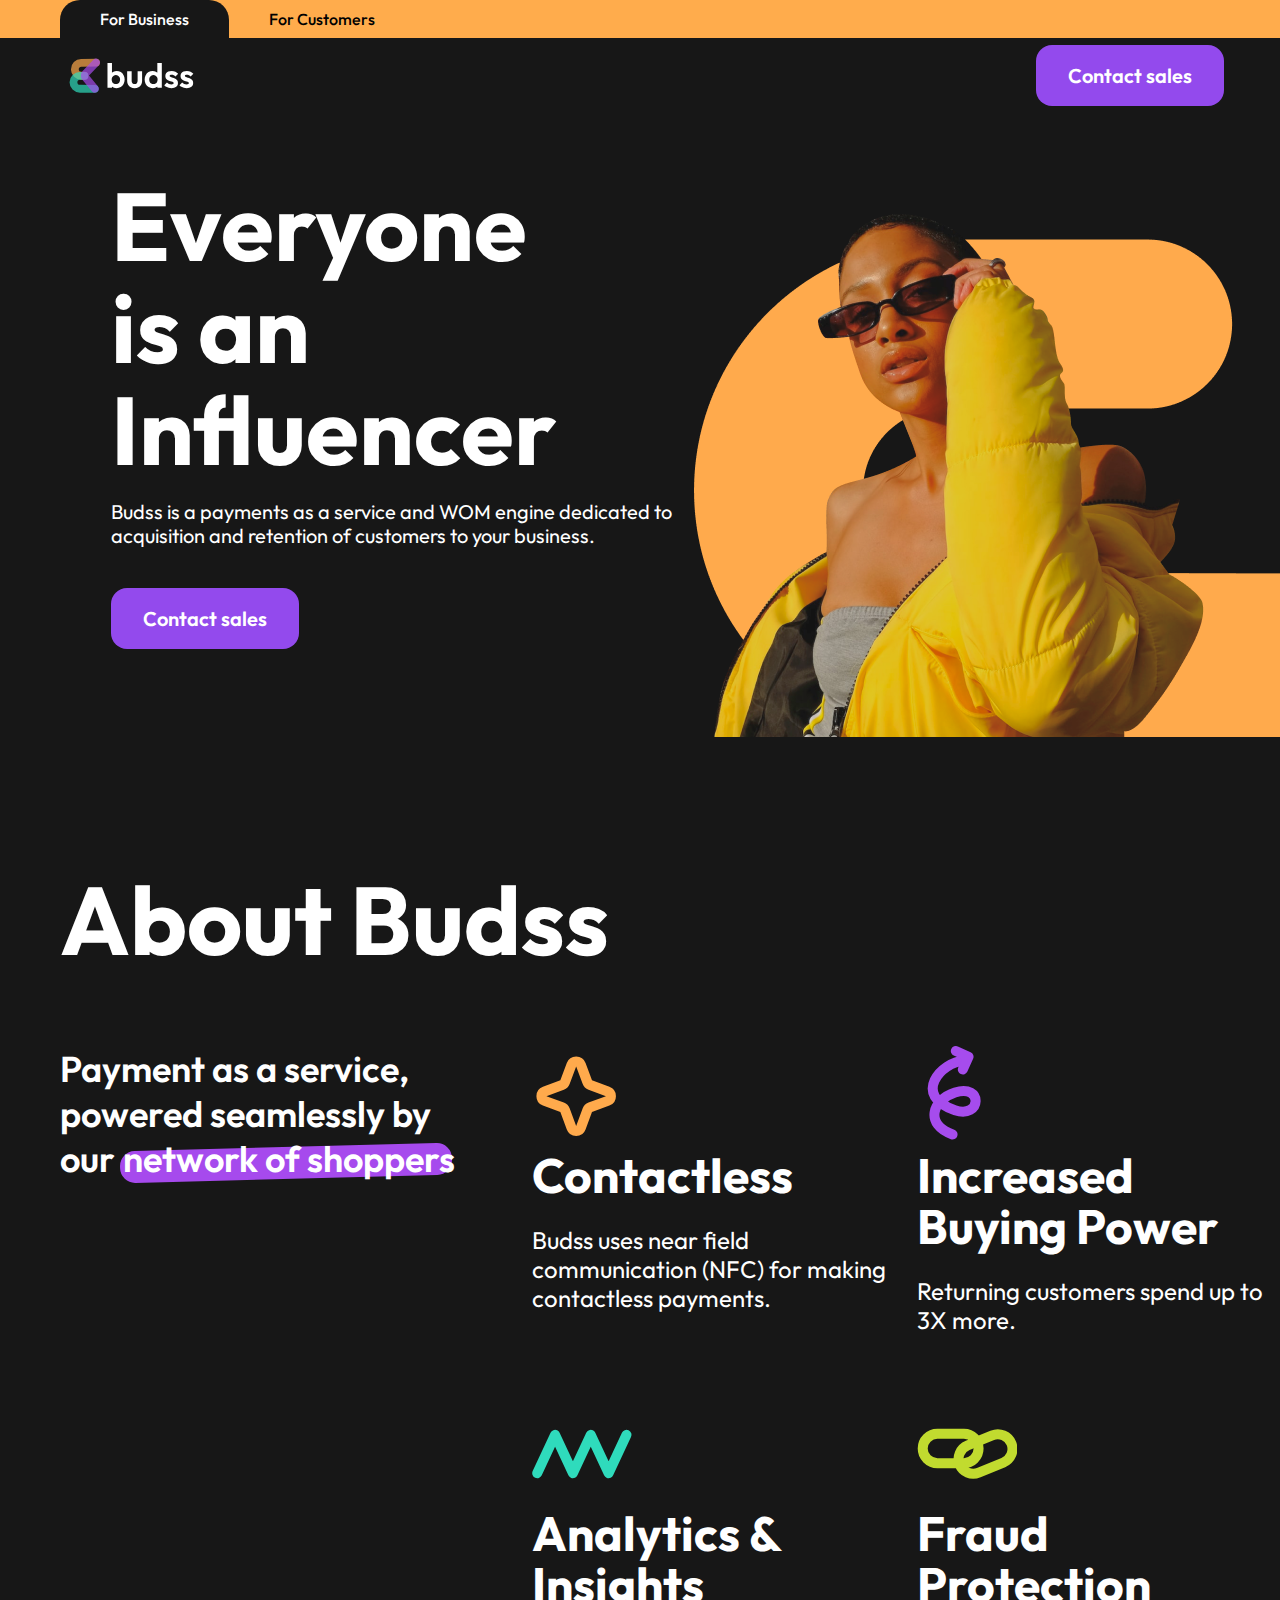
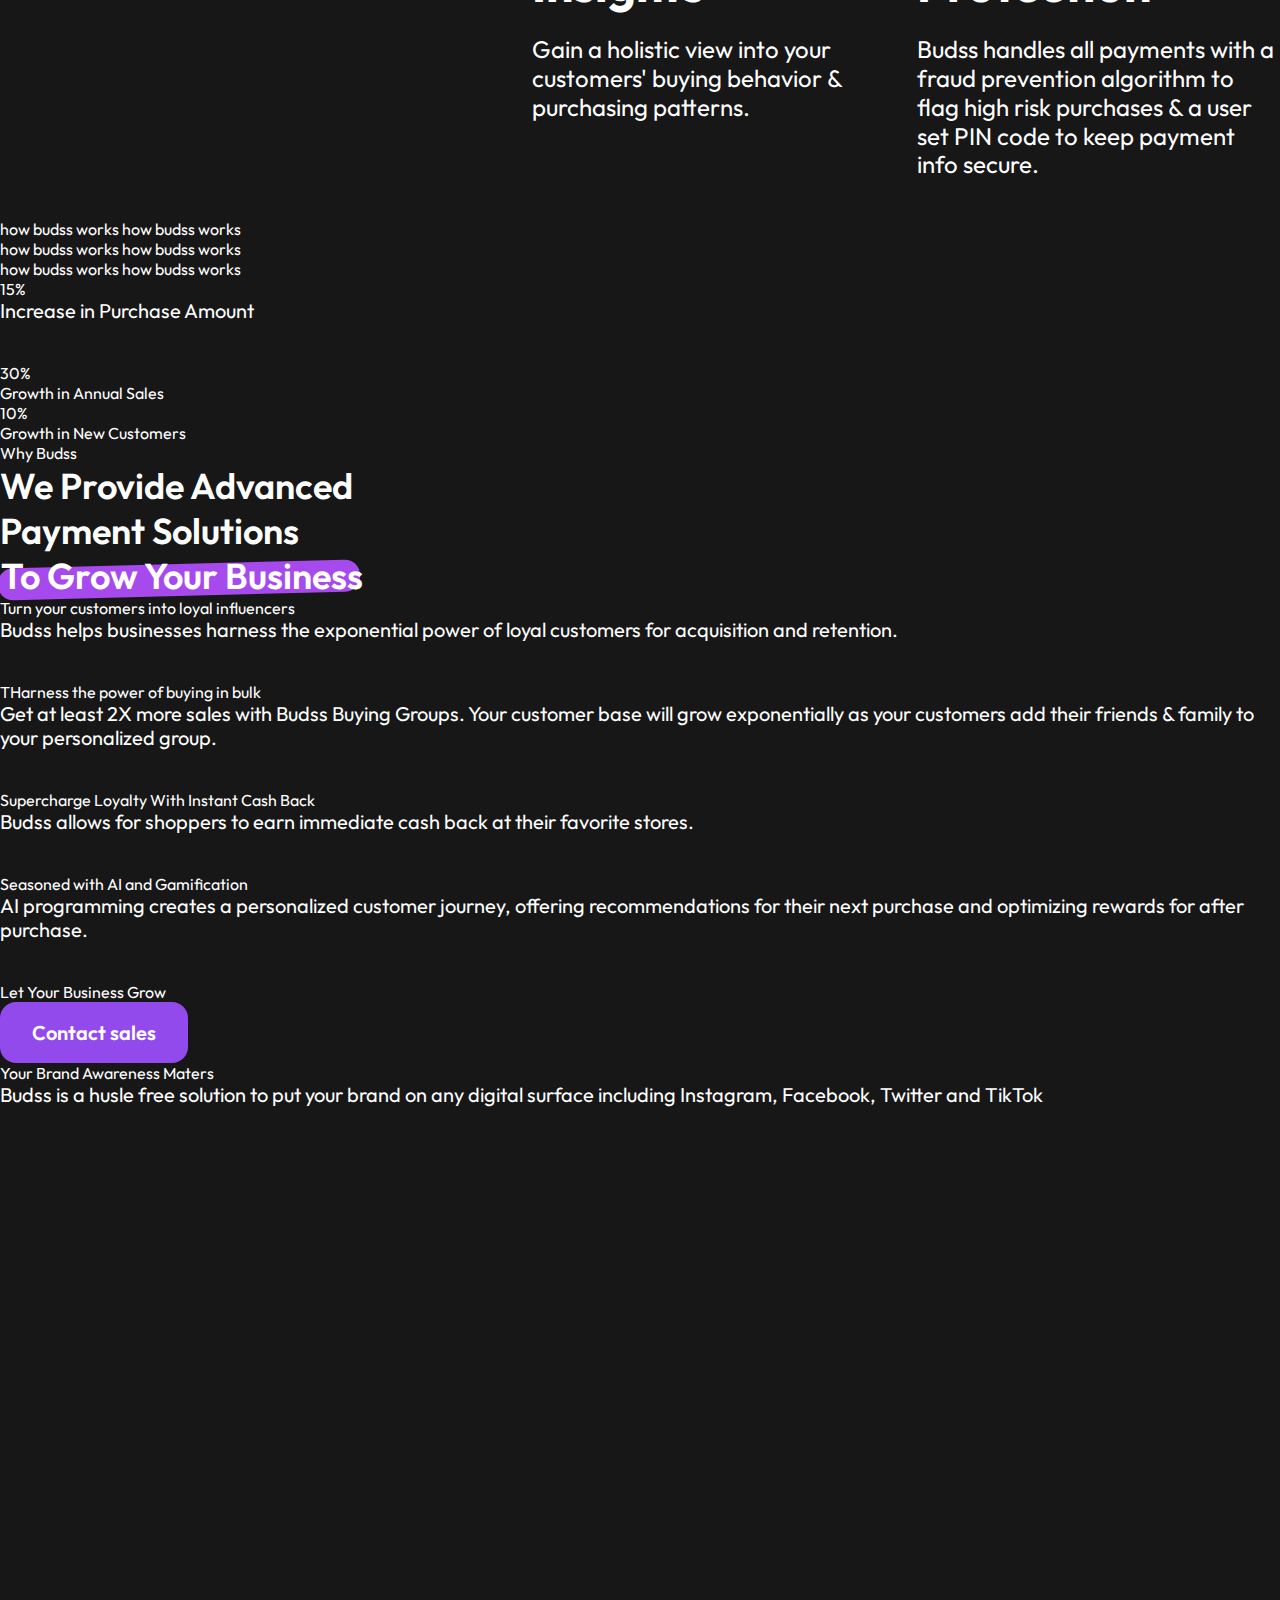
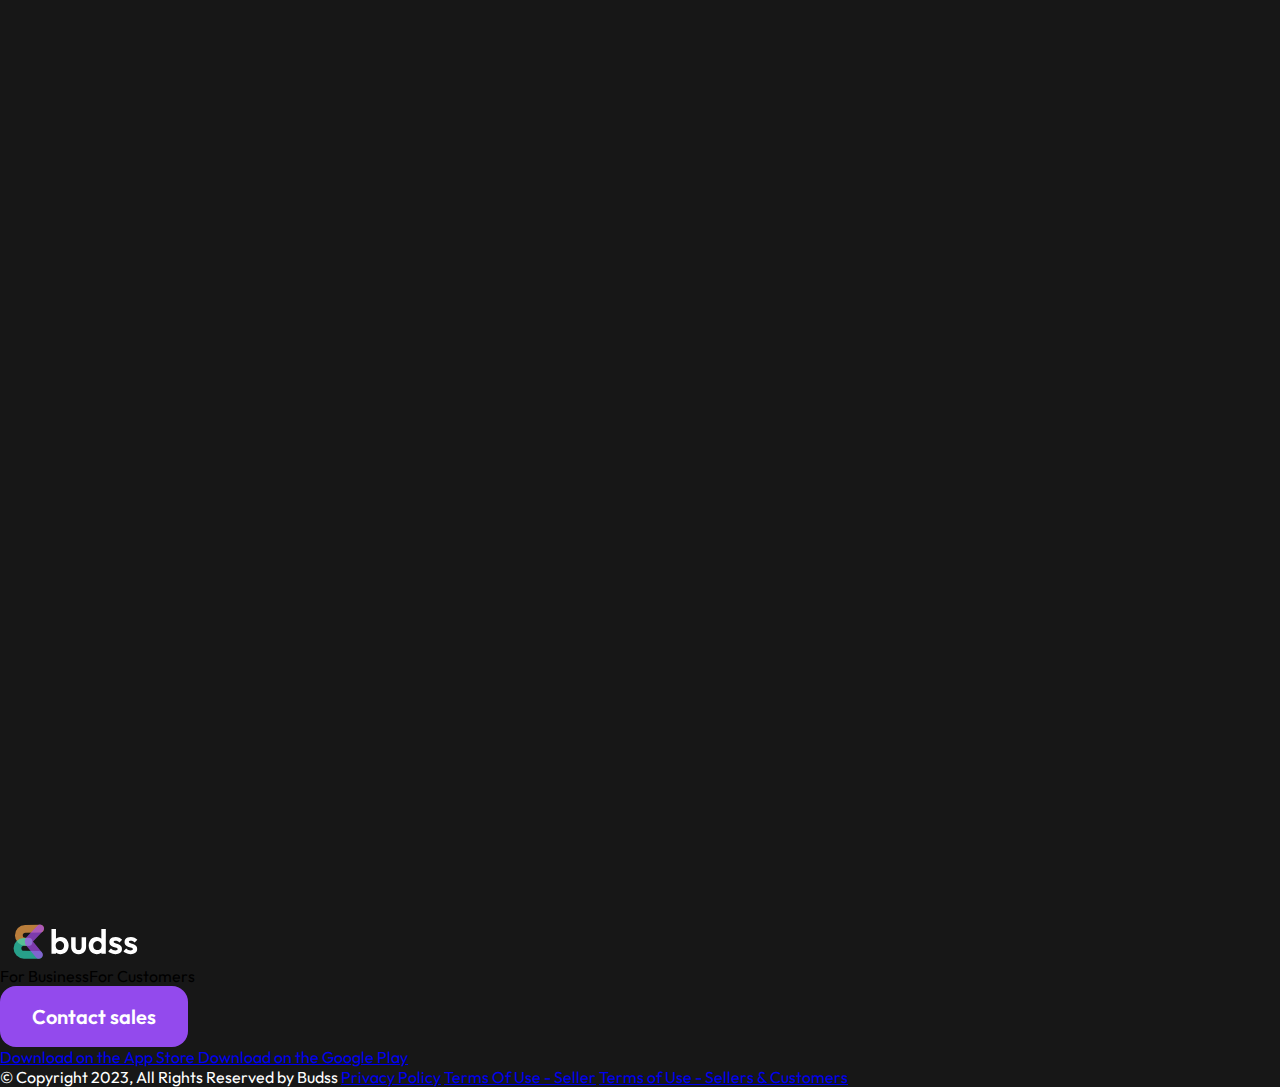
==== commit ad6b4a82: "feat: add about section" ====
--- a/budss-smth/index.html
+++ b/budss-smth/index.html
@@ -81,11 +81,11 @@
       <section class="promo">
         <div class="container promo__container">
           <div class="promo__content">
-            <h2 class="promo__title">
+            <h2 class="promo__title title">
               Everyone <br />
               is an Influencer
             </h2>
-            <p class="promo__text">
+            <p class="promo__text text">
               Budss is a payments as a service and WOM engine dedicated to
               acquisition and retention of customers to your business.
             </p>
@@ -117,7 +117,7 @@
       </section>
       <section class="about">
         <div class="container about__container">
-          <h2 class="about__title">About Budss</h2>
+          <h2 class="about__title title">About Budss</h2>
           <div class="about__content">
             <div class="about__subtitle">
               <span class="highlight__subtitle">
@@ -129,7 +129,7 @@
               <div class="tool">
                 <span class="ico ico_star"></span>
                 <h4 class="tool__title">Contactless</h4>
-                <p class="tool__text">
+                <p class="tool__text text">
                   Budss uses near field communication (NFC) for making
                   contactless payments.
                 </p>
@@ -137,14 +137,14 @@
               <div class="tool">
                 <span class="ico ico_arrow"></span>
                 <h4 class="tool__title">Increased Buying Power</h4>
-                <p class="tool__text">
+                <p class="tool__text text">
                   Returning customers spend up to 3X more.
                 </p>
               </div>
               <div class="tool">
                 <span class="ico ico_snake"></span>
                 <h4 class="tool__title">Analytics & Insights</h4>
-                <p class="tool__text">
+                <p class="tool__text text">
                   Gain a holistic view into your customers' buying behavior &
                   purchasing patterns.
                 </p>
@@ -152,7 +152,7 @@
               <div class="tool">
                 <span class="ico ico_link"></span>
                 <h4 class="tool__title">Fraud Protection</h4>
-                <p class="tool__text">
+                <p class="tool__text text">
                   Budss handles all payments with a fraud prevention algorithm
                   to flag high risk purchases & a user set PIN code to keep
                   payment info secure.
@@ -183,15 +183,17 @@
           <div class="scrolling-ads__footer">
             <div class="increase-point">
               <span class="increase-point__number">15%</span>
-              <p class="increase-point____text">Increase in Purchase Amount</p>
+              <p class="increase-point__text text">
+                Increase in Purchase Amount
+              </p>
             </div>
             <div class="increase-point">
               <span class="increase-point__number">30%</span>
-              <p class="increase-point____text">Growth in Annual Sales</p>
+              <p class="increase-point__text">Growth in Annual Sales</p>
             </div>
             <div class="increase-point">
               <span class="increase-point__number">10%</span>
-              <p class="increase-point____text">Growth in New Customers</p>
+              <p class="increase-point__text">Growth in New Customers</p>
             </div>
           </div>
         </div>
@@ -210,7 +212,7 @@
               <h5 class="feature-card__title">
                 Turn your customers into loyal influencers
               </h5>
-              <p class="feature-card__text">
+              <p class="feature-card__text text">
                 Budss helps businesses harness the exponential power of loyal
                 customers for acquisition and retention.
               </p>
@@ -219,7 +221,7 @@
               <h5 class="feature-card__title">
                 THarness the power of buying in bulk
               </h5>
-              <p class="feature-card__text">
+              <p class="feature-card__text text">
                 Get at least 2X more sales with Budss Buying Groups. Your
                 customer base will grow exponentially as your customers add
                 their friends & family to your personalized group.
@@ -229,7 +231,7 @@
               <h5 class="feature-card__title">
                 Supercharge Loyalty With Instant Cash Back
               </h5>
-              <p class="feature-card__text">
+              <p class="feature-card__text text">
                 Budss allows for shoppers to earn immediate cash back at their
                 favorite stores.
               </p>
@@ -238,7 +240,7 @@
               <h5 class="feature-card__title">
                 Seasoned with AI and Gamification
               </h5>
-              <p class="feature-card__text">
+              <p class="feature-card__text text">
                 AI programming creates a personalized customer journey, offering
                 recommendations for their next purchase and optimizing rewards
                 for after purchase.
@@ -260,7 +262,7 @@
           <div class="offer__wrapper">
             <div class="offer_content">
               <h2 class="offer__title">Your Brand Awareness Maters</h2>
-              <p class="offer_text">
+              <p class="offer_text text">
                 Budss is a husle free solution to put your brand on any digital
                 surface including Instagram, Facebook, Twitter and TikTok
               </p>
--- a/budss-smth/css/style.css
+++ b/budss-smth/css/style.css
@@ -1,7 +1,7 @@
 :root {
   --clr-primary-00: hsl(267, 65%, 51%);
   --clr-primary-01: hsl(267, 82%, 61%);
-  --clr-primary-02: hsl(274, 82, 61);
+  --clr-primary-02: hsl(274, 82%, 61%);
   --clr-primary-03: hsl(267, 81%, 75%);
   --clr-primary-04: hsla(267, 82%, 61%, 0.2);
 
@@ -261,12 +261,12 @@
 .header__logo-line {
   display: flex;
   align-items: center;
-  padding: 1.1rem 0;
+  padding: 0.7rem 0;
   justify-content: space-between;
 }
 
 .logo {
-  margin-left: 6rem;
+  margin-left: 5.6rem;
 }
 
 .logo svg {
@@ -275,7 +275,7 @@
 }
 
 .header__button {
-  margin-right: 6rem;
+  margin-right: 5.6rem;
 }
 
 .button {
@@ -317,12 +317,18 @@
   display: none;
 }
 
+@media (max-width: 780px) {
+  .header__button {
+    margin-right: 3rem;
+  }
+}
+
 @media (max-width: 480px) {
   .header__logo-line {
-    margin: 1.5rem 0;
+    margin: 0.9rem 0;
   }
   .logo {
-    margin-left: 0;
+    margin-left: 1.3rem;
   }
   .logo svg {
     width: 12.4rem;
@@ -399,17 +405,21 @@
   display: flex;
   justify-content: space-between;
   align-items: center;
-  padding: 0 11.1rem;
-}
-
-.promo__title {
+  padding-left: 11.1rem;
+}
+
+.promo__content {
+  margin-bottom: 12rem;
+}
+
+.title {
   font-size: 9.6rem;
   font-weight: var(--fw-bold);
   line-height: 106%;
   padding-bottom: 2rem;
 }
 
-.promo__text {
+.text {
   font-size: 2rem;
   font-weight: var(--fw-regular);
   line-height: 120%;
@@ -419,9 +429,7 @@
 @media (max-width: 1200px) {
   .promo__container {
     flex-wrap: wrap;
-  }
-  .promo__content {
-    margin-bottom: 6rem;
+    padding-right: 11.1rem;
   }
 }
 
@@ -429,18 +437,116 @@
   .promo__container {
     padding: 0 1.6rem;
   }
-  .promo__title {
+  .title {
     font-size: 4rem;
     padding-bottom: 2rem;
   }
+  .text {
+    font-size: 1.6rem;
+  }
   .promo__text {
-    font-size: 1.6rem;
     padding-bottom: 4rem;
   }
+  .promo__image {
+    margin-left: 3rem;
+  }
 }
 
 @media (max-width: 480px) {
+  .promo {
+    padding: 5rem 0 10rem;
+  }
   .promo__button .button {
     width: 100%;
   }
 }
+
+/* -------------------------------- 
+  About section
+-------------------------------- */
+
+.about__title {
+  margin-left: 6rem;
+  padding-bottom: 7.5rem;
+}
+
+.about__content {
+  display: flex;
+  flex-direction: row;
+}
+.about__subtitle {
+  width: 41%;
+  margin-left: 6rem;
+}
+
+.highlight__subtitle {
+  max-width: 400px;
+  display: block;
+  font-size: 3.6rem;
+  font-weight: var(--fw-semi-bold);
+}
+
+.highlight {
+  position: relative;
+  margin: 0.1rem;
+  white-space: nowrap;
+}
+
+.highlight:before {
+  content: "";
+  z-index: -1;
+  left: -0.3rem;
+  top: 1.1rem;
+  border-width: 1.6rem;
+  border-style: solid;
+  border-color: var(--clr-primary-02);
+  position: absolute;
+  width: 100%;
+  border-radius: 15px;
+  transform: rotate(-1.5deg);
+}
+
+.tools__wrapper {
+  width: 65%;
+  display: grid;
+  grid-template-columns: repeat(auto-fill, minmax(260px, 360px));
+  gap: 3rem 2.5rem;
+}
+
+.tool {
+}
+
+.ico {
+  display: inline-flex;
+  width: 100px;
+  height: 100px;
+  background-repeat: no-repeat;
+}
+
+.ico_star {
+  background-image: url(../assets/image/icons/star.svg);
+}
+
+.tool__title {
+  font-size: 4.8rem;
+  font-weight: var(--fw-bold);
+  line-height: 106%;
+  margin-bottom: 2.5rem;
+}
+.tool__text {
+  font-size: 2.4rem;
+  font-weight: var(--fw-regular);
+  line-height: 120%;
+}
+
+.ico_arrow {
+  background-image: url(../assets/image/icons/arrow.svg);
+}
+
+.ico_snake {
+  background-image: url(../assets/image/icons/snake.svg);
+}
+
+.ico_link {
+  background-image: url(../assets/image/icons/link.svg);
+}
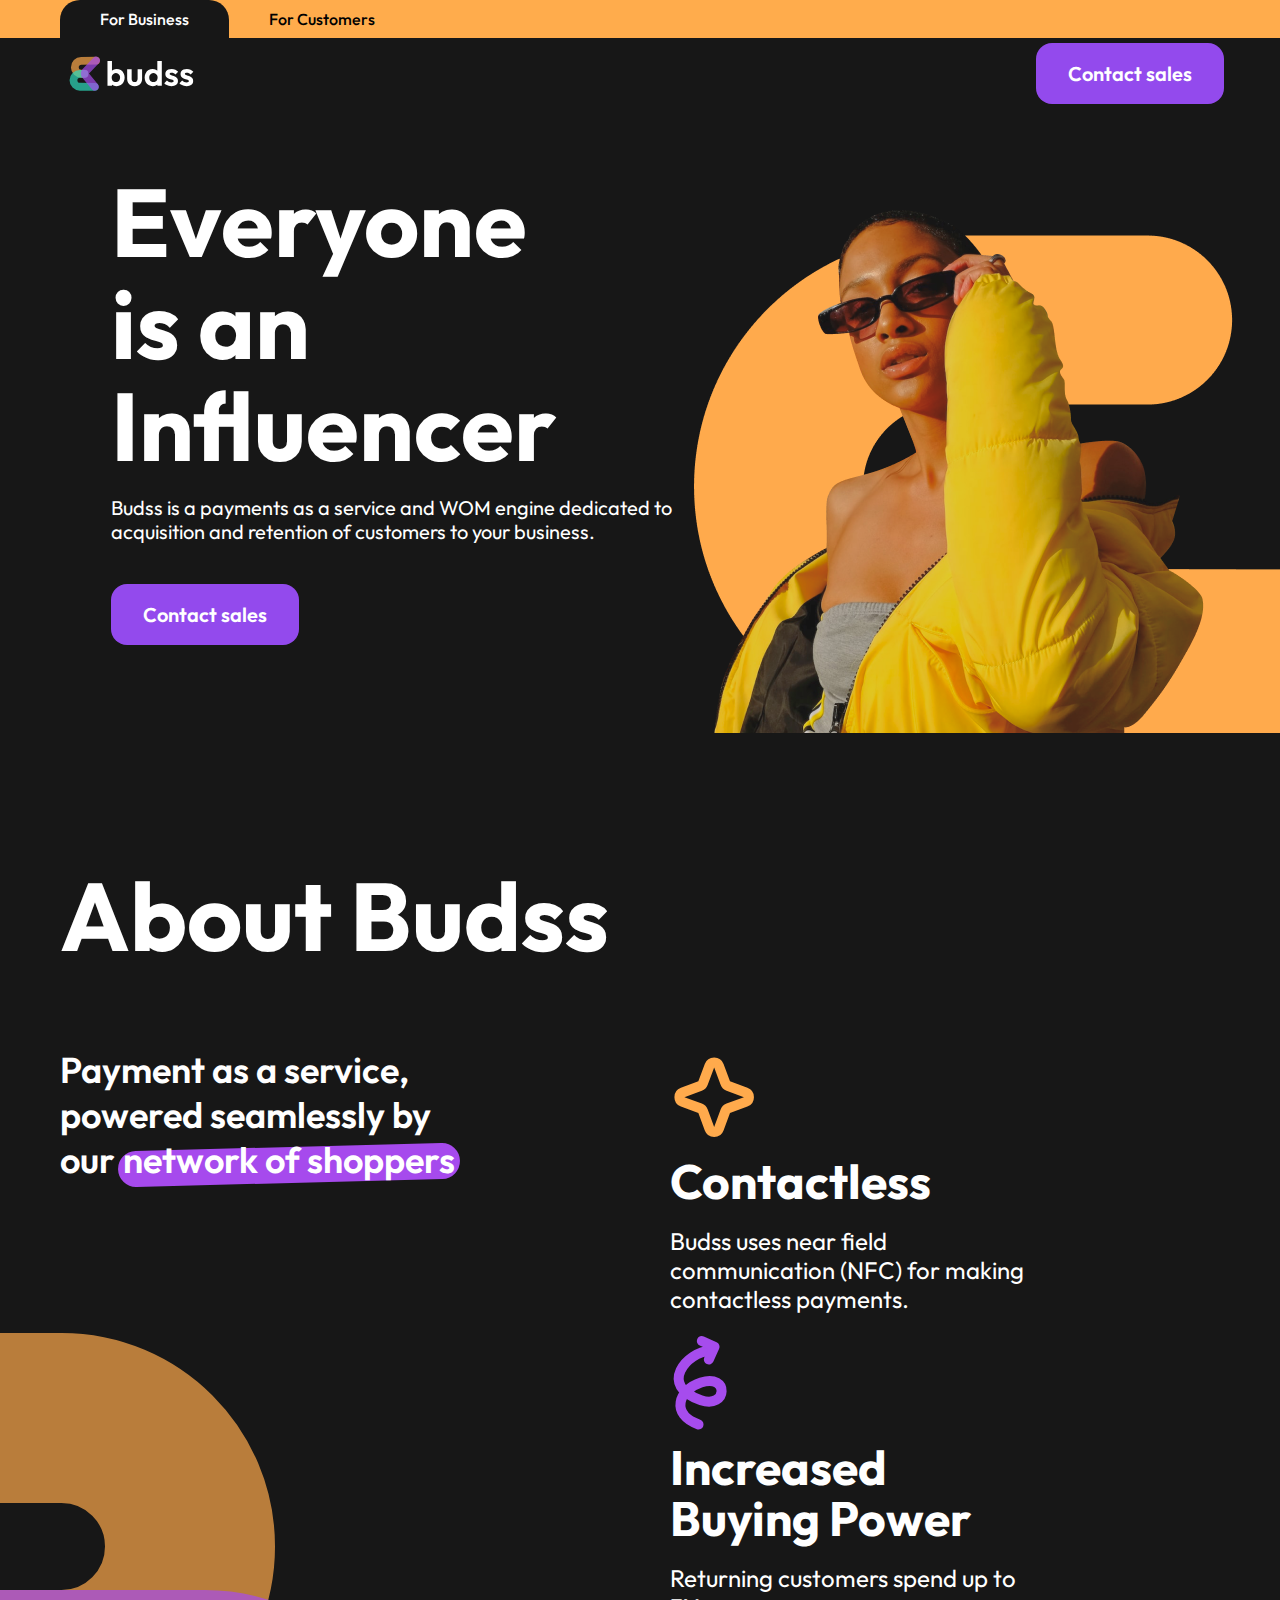
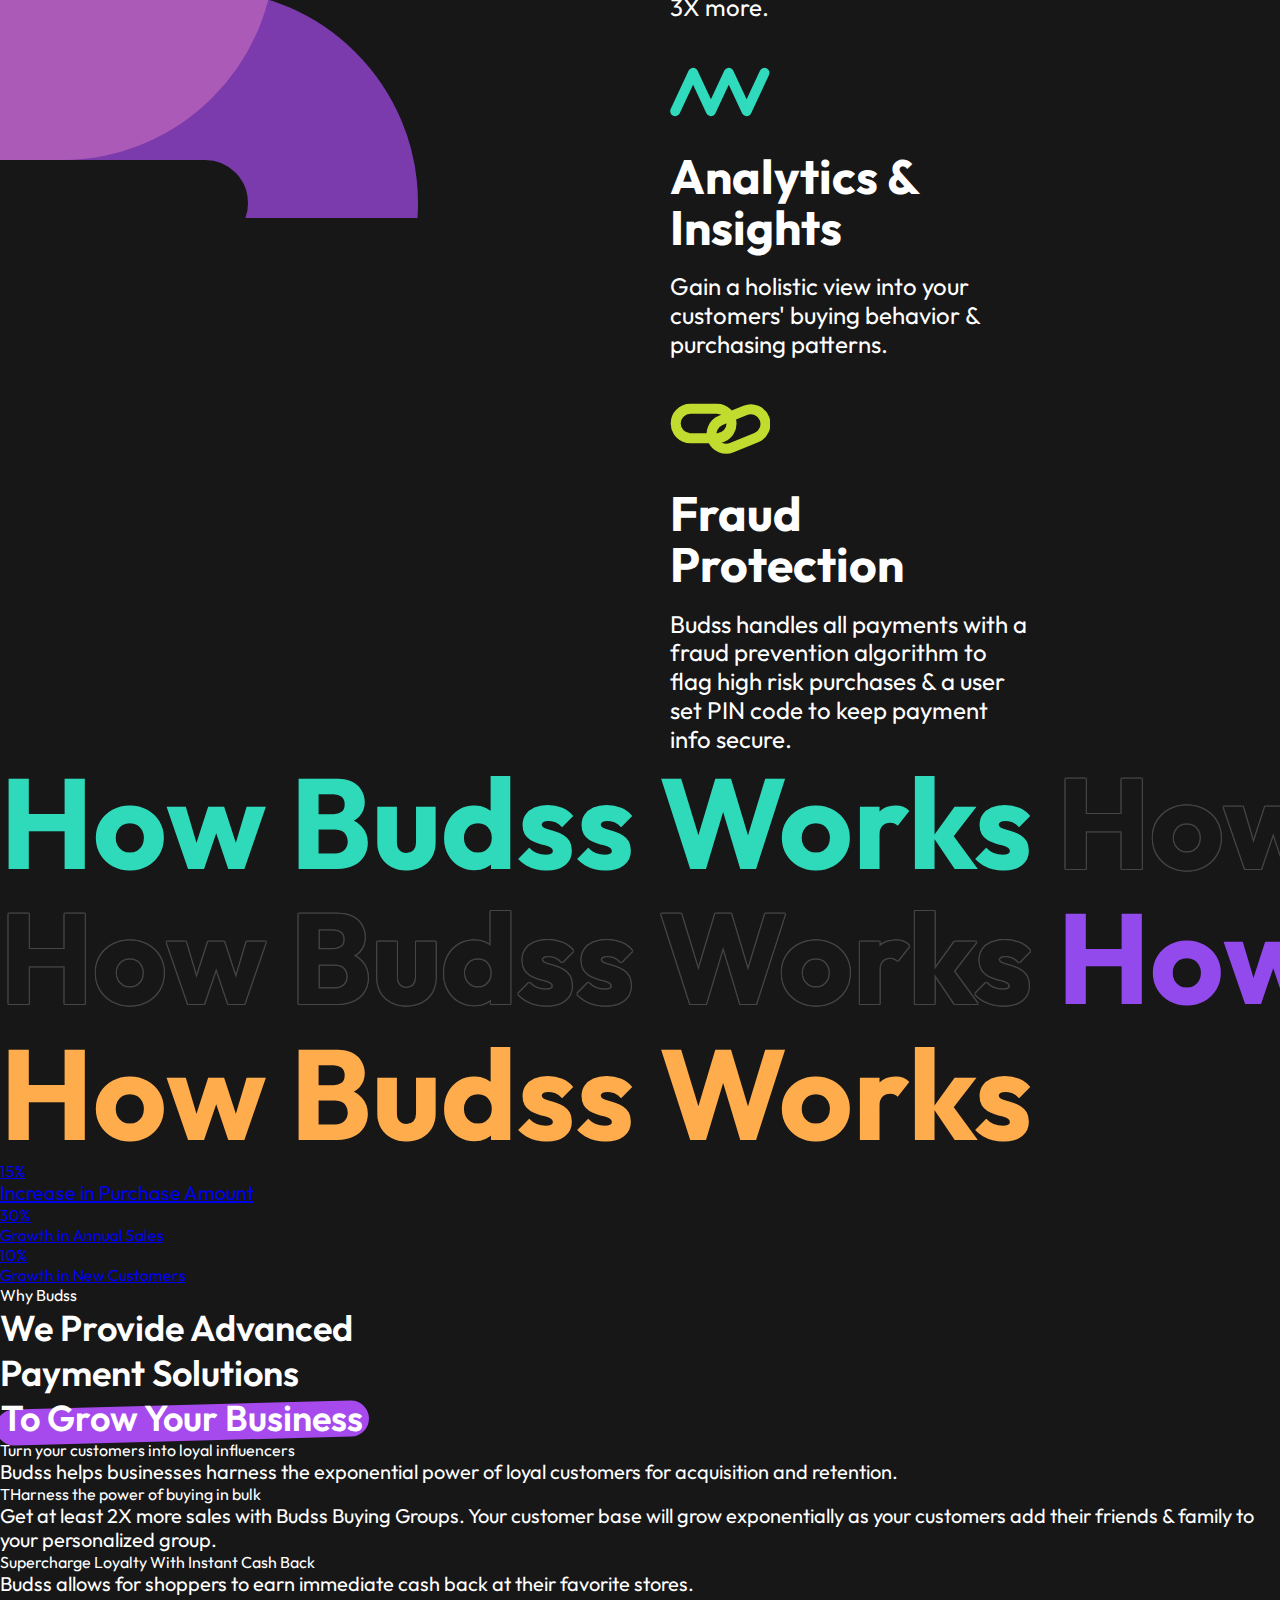
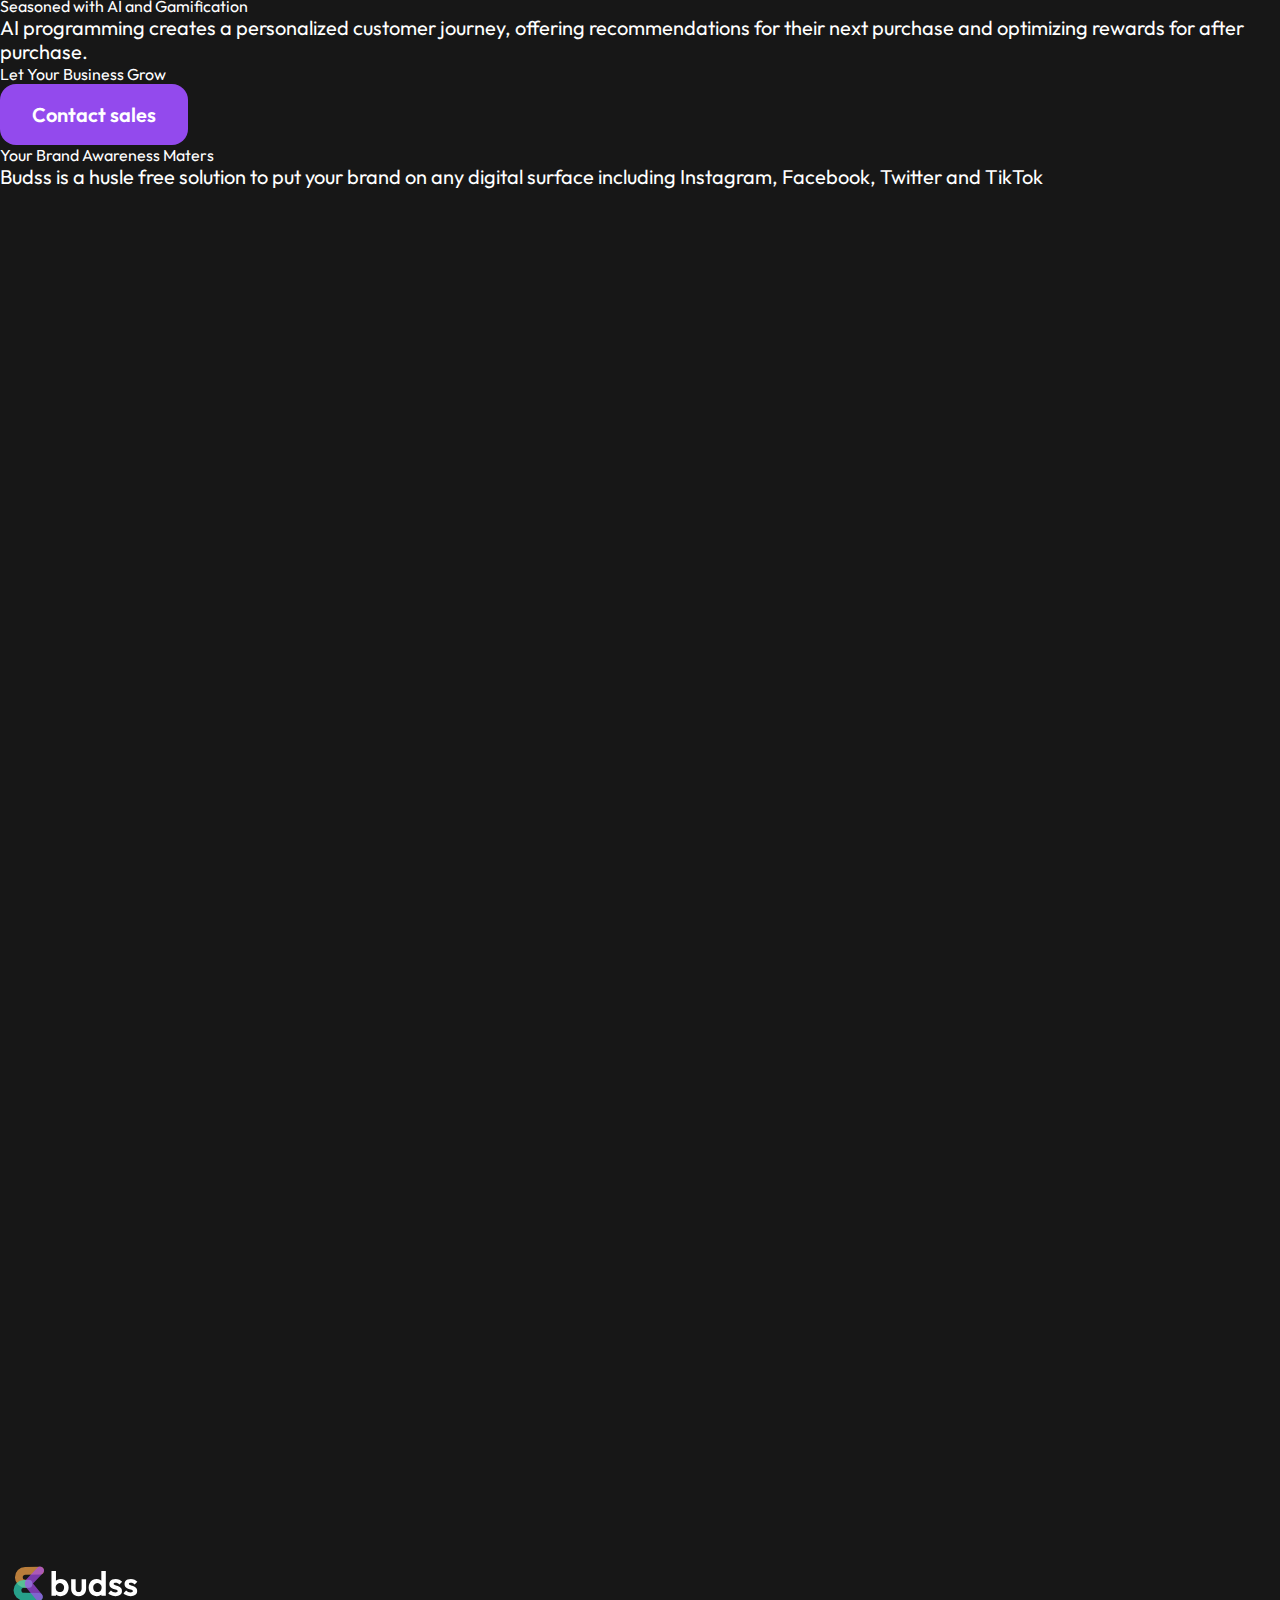
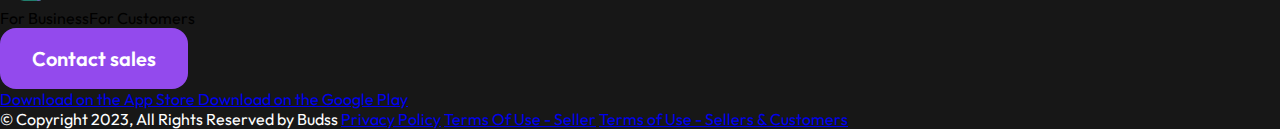
==== commit 0a35fc59: "feat: add css scrolling section" ====
--- a/budss-smth/index.html
+++ b/budss-smth/index.html
@@ -166,35 +166,52 @@
         <div class="container scrolling-ads__container">
           <div class="scrolling-ads__body">
             <p class="scrolling-text scrolling-right">
+              <span class="colorful-ads secondary-color">how budss works</span>
               how budss works
-              <span class="colorful-ads additionaly-color"
-                >how budss works</span
-              >
             </p>
             <p class="scrolling-text scrolling-left">
               how budss works
               <span class="colorful-ads primary-color">how budss works</span>
             </p>
-            <p class="scrolling-text scrolling-right">
-              how budss works
-              <span class="colorful-ads secondary-color">how budss works</span>
-            </p>
+            <a class="scrolling-text scrolling-right">
+              <span class="colorful-ads additionaly-color" how budss works
+                >how budss works</span
+              >
+            </a>
           </div>
           <div class="scrolling-ads__footer">
-            <div class="increase-point">
-              <span class="increase-point__number">15%</span>
-              <p class="increase-point__text text">
-                Increase in Purchase Amount
-              </p>
-            </div>
-            <div class="increase-point">
-              <span class="increase-point__number">30%</span>
-              <p class="increase-point__text">Growth in Annual Sales</p>
-            </div>
-            <div class="increase-point">
-              <span class="increase-point__number">10%</span>
-              <p class="increase-point__text">Growth in New Customers</p>
-            </div>
+            <a href="https://github.com/viktishchenko">
+              <ul role="list">
+                <li class="increase-point">
+                  <span class="increase-point__number">15%</span>
+                  <p class="increase-point__text text">
+                    Increase in Purchase Amount
+                  </p>
+                </li>
+                <li class="increase-point">
+                  <span class="increase-point__number">30%</span>
+                  <p class="increase-point__text">Growth in Annual Sales</p>
+                </li>
+                <li class="increase-point">
+                  <span class="increase-point__number">10%</span>
+                  <p class="increase-point__text">Growth in New Customers</p>
+                </li>
+              </ul>
+              <!-- <div class="increase-point">
+                <span class="increase-point__number">15%</span>
+                <p class="increase-point__text text">
+                  Increase in Purchase Amount
+                </p>
+              </div>
+              <div class="increase-point">
+                <span class="increase-point__number">30%</span>
+                <p class="increase-point__text">Growth in Annual Sales</p>
+              </div>
+              <div class="increase-point">
+                <span class="increase-point__number">10%</span>
+                <p class="increase-point__text">Growth in New Customers</p>
+              </div> -->
+            </a>
           </div>
         </div>
       </section>
--- a/budss-smth/css/style.css
+++ b/budss-smth/css/style.css
@@ -261,7 +261,7 @@
 .header__logo-line {
   display: flex;
   align-items: center;
-  padding: 0.7rem 0;
+  padding: 0.5rem 0;
   justify-content: space-between;
 }
 
@@ -325,7 +325,7 @@
 
 @media (max-width: 480px) {
   .header__logo-line {
-    margin: 0.9rem 0;
+    padding: 1.5rem 0;
   }
   .logo {
     margin-left: 1.3rem;
@@ -416,6 +416,9 @@
   font-size: 9.6rem;
   font-weight: var(--fw-bold);
   line-height: 106%;
+}
+
+.promo__title {
   padding-bottom: 2rem;
 }
 
@@ -423,6 +426,9 @@
   font-size: 2rem;
   font-weight: var(--fw-regular);
   line-height: 120%;
+}
+
+.promo__text {
   padding-bottom: 4rem;
 }
 
@@ -445,16 +451,17 @@
     font-size: 1.6rem;
   }
   .promo__text {
-    padding-bottom: 4rem;
+    padding-bottom: 4.2rem;
   }
   .promo__image {
-    margin-left: 3rem;
+    margin-left: 5.1rem;
+    width: 308px;
   }
 }
 
 @media (max-width: 480px) {
   .promo {
-    padding: 5rem 0 10rem;
+    padding: 5rem 0 4rem;
   }
   .promo__button .button {
     width: 100%;
@@ -466,17 +473,25 @@
 -------------------------------- */
 
 .about__title {
-  margin-left: 6rem;
-  padding-bottom: 7.5rem;
+  padding-left: 6rem;
+  padding-bottom: 8rem;
 }
 
 .about__content {
-  display: flex;
-  flex-direction: row;
-}
+  min-height: 78.2rem;
+  display: grid;
+  grid-template-columns: 41% auto;
+}
+
 .about__subtitle {
-  width: 41%;
-  margin-left: 6rem;
+  padding-left: 6rem;
+}
+
+.about__subtitle {
+  background-image: url(../assets/image/icons/about_bg.svg);
+  background-repeat: no-repeat;
+  background-size: auto;
+  background-position: 0 28.2rem;
 }
 
 .highlight__subtitle {
@@ -495,25 +510,25 @@
 .highlight:before {
   content: "";
   z-index: -1;
-  left: -0.3rem;
-  top: 1.1rem;
-  border-width: 1.6rem;
+  left: -0.5rem;
+  top: 1rem;
+  border-width: 1.8rem;
   border-style: solid;
   border-color: var(--clr-primary-02);
   position: absolute;
-  width: 100%;
-  border-radius: 15px;
+  width: 103%;
+  border-radius: 20px;
   transform: rotate(-1.5deg);
 }
 
 .tools__wrapper {
-  width: 65%;
   display: grid;
   grid-template-columns: repeat(auto-fill, minmax(260px, 360px));
-  gap: 3rem 2.5rem;
-}
-
-.tool {
+  gap: 2rem 2.8rem;
+}
+
+.tool .ico {
+  margin-bottom: 0.5rem;
 }
 
 .ico {
@@ -531,8 +546,9 @@
   font-size: 4.8rem;
   font-weight: var(--fw-bold);
   line-height: 106%;
-  margin-bottom: 2.5rem;
-}
+  margin-bottom: 2rem;
+}
+
 .tool__text {
   font-size: 2.4rem;
   font-weight: var(--fw-regular);
@@ -550,3 +566,131 @@
 .ico_link {
   background-image: url(../assets/image/icons/link.svg);
 }
+
+@media (max-width: 1280px) {
+  .about__content {
+    grid-template-columns: 1fr 1fr;
+  }
+  .tools__wrapper {
+    padding-left: 3rem;
+  }
+}
+
+@media (max-width: 1000px) {
+  .about__content {
+    grid-template-columns: 1fr;
+  }
+  .about__subtitle {
+    padding-bottom: 10rem;
+  }
+  .tools__wrapper {
+    padding-left: 6rem;
+  }
+}
+
+@media (max-width: 780px) {
+  .about__container {
+    padding: 0 1.6rem;
+  }
+  .about__title {
+    padding-left: 0;
+    padding-bottom: 3rem;
+  }
+  .about__subtitle {
+    padding-left: 0;
+    padding-bottom: 4rem;
+  }
+  .tools__wrapper {
+    padding-left: 0;
+  }
+  .highlight__subtitle {
+    width: 28.5rem;
+    font-size: 2.4rem;
+    font-weight: var(--fw-semi-bold);
+    line-height: 120%;
+  }
+  .highlight:before {
+    top: 0.7rem;
+    border-width: 1rem;
+  }
+
+  .tools__wrapper {
+    gap: 4rem 2.8rem;
+  }
+
+  .tool .ico {
+    margin-bottom: 0.7rem;
+  }
+
+  .ico {
+    margin-bottom: 1rem;
+  }
+  .tool__title {
+    font-size: 3.2rem;
+    font-weight: var(--fw-bold);
+    line-height: 106%;
+    margin-bottom: 1.6rem;
+  }
+  .tool__text {
+    font-size: 1.6rem;
+    font-weight: var(--fw-regular);
+    line-height: normal;
+    margin-bottom: 2rem;
+  }
+}
+
+/* -------------------------------- 
+  Ыcrolling-ads section
+-------------------------------- */
+
+.scrolling-ads {
+}
+.container {
+}
+.scrolling-ads__container {
+}
+.scrolling-ads__body {
+  overflow: hidden;
+}
+.scrolling-text {
+  font-size: 12.8rem;
+  font-weight: var(--fw-bold);
+  line-height: 106%;
+  white-space: nowrap;
+  text-shadow: -1px -1px 0 var(--clr-grayscale-02),
+    0 -1px 0 var(--clr-grayscale-02), 1px -1px 0 var(--clr-grayscale-02),
+    1px 0 0 var(--clr-grayscale-02), 1px 1px 0 var(--clr-grayscale-02),
+    0 1px 0 var(--clr-grayscale-02), -1px 1px 0 var(--clr-grayscale-02),
+    -1px 0 0 var(--clr-grayscale-02);
+  /* -webkit-text-stroke: 1px var(--clr-grayscale-02); */
+  text-transform: capitalize;
+  color: var(--clr-grayscale-01);
+}
+.scrolling-right {
+}
+.colorful-ads {
+}
+.additionaly-color {
+  color: var(--clr-secondary-02);
+  text-shadow: none;
+}
+.scrolling-left {
+}
+.primary-color {
+  color: var(--clr-primary-01);
+  text-shadow: none;
+}
+.secondary-color {
+  color: var(--clr-secondary-01);
+  text-shadow: none;
+}
+.scrolling-ads__footer {
+}
+.increase-point {
+}
+.increase-point__number {
+}
+.increase-point__text {
+}
+.text {
+}
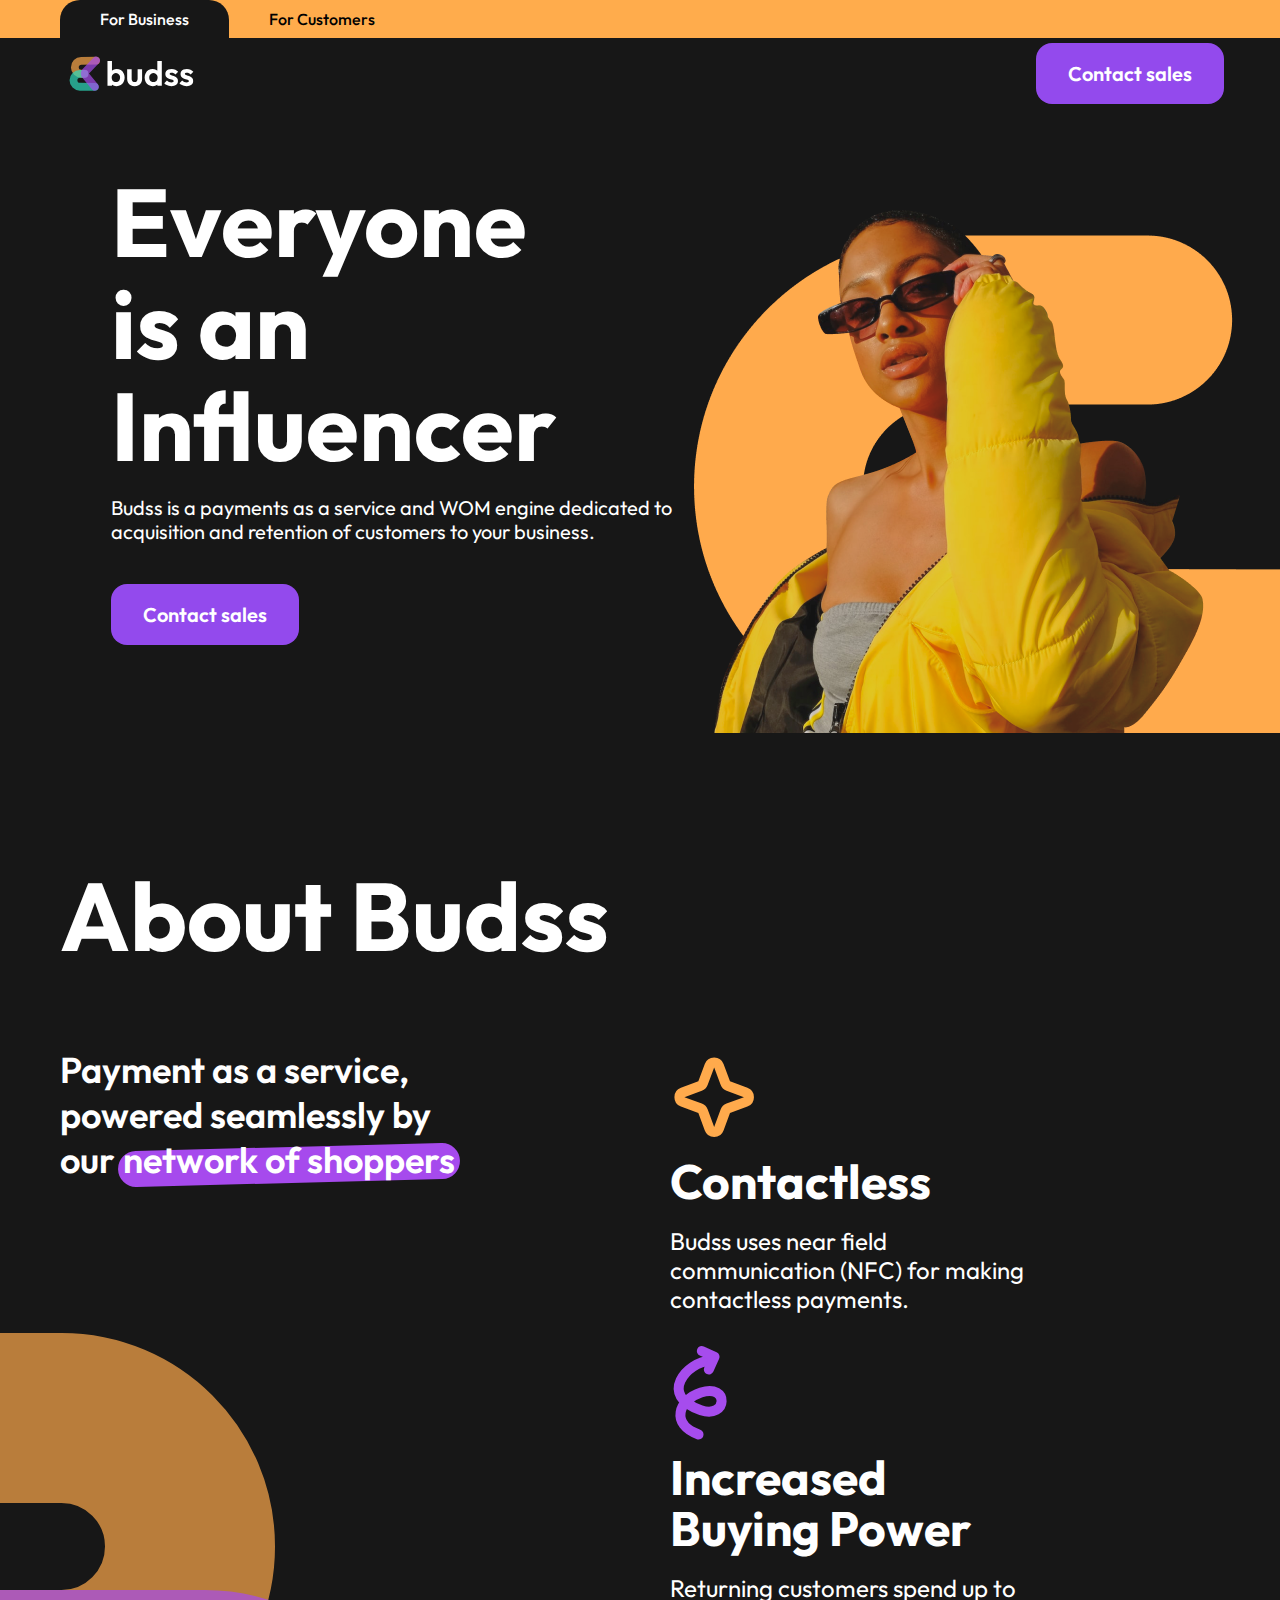
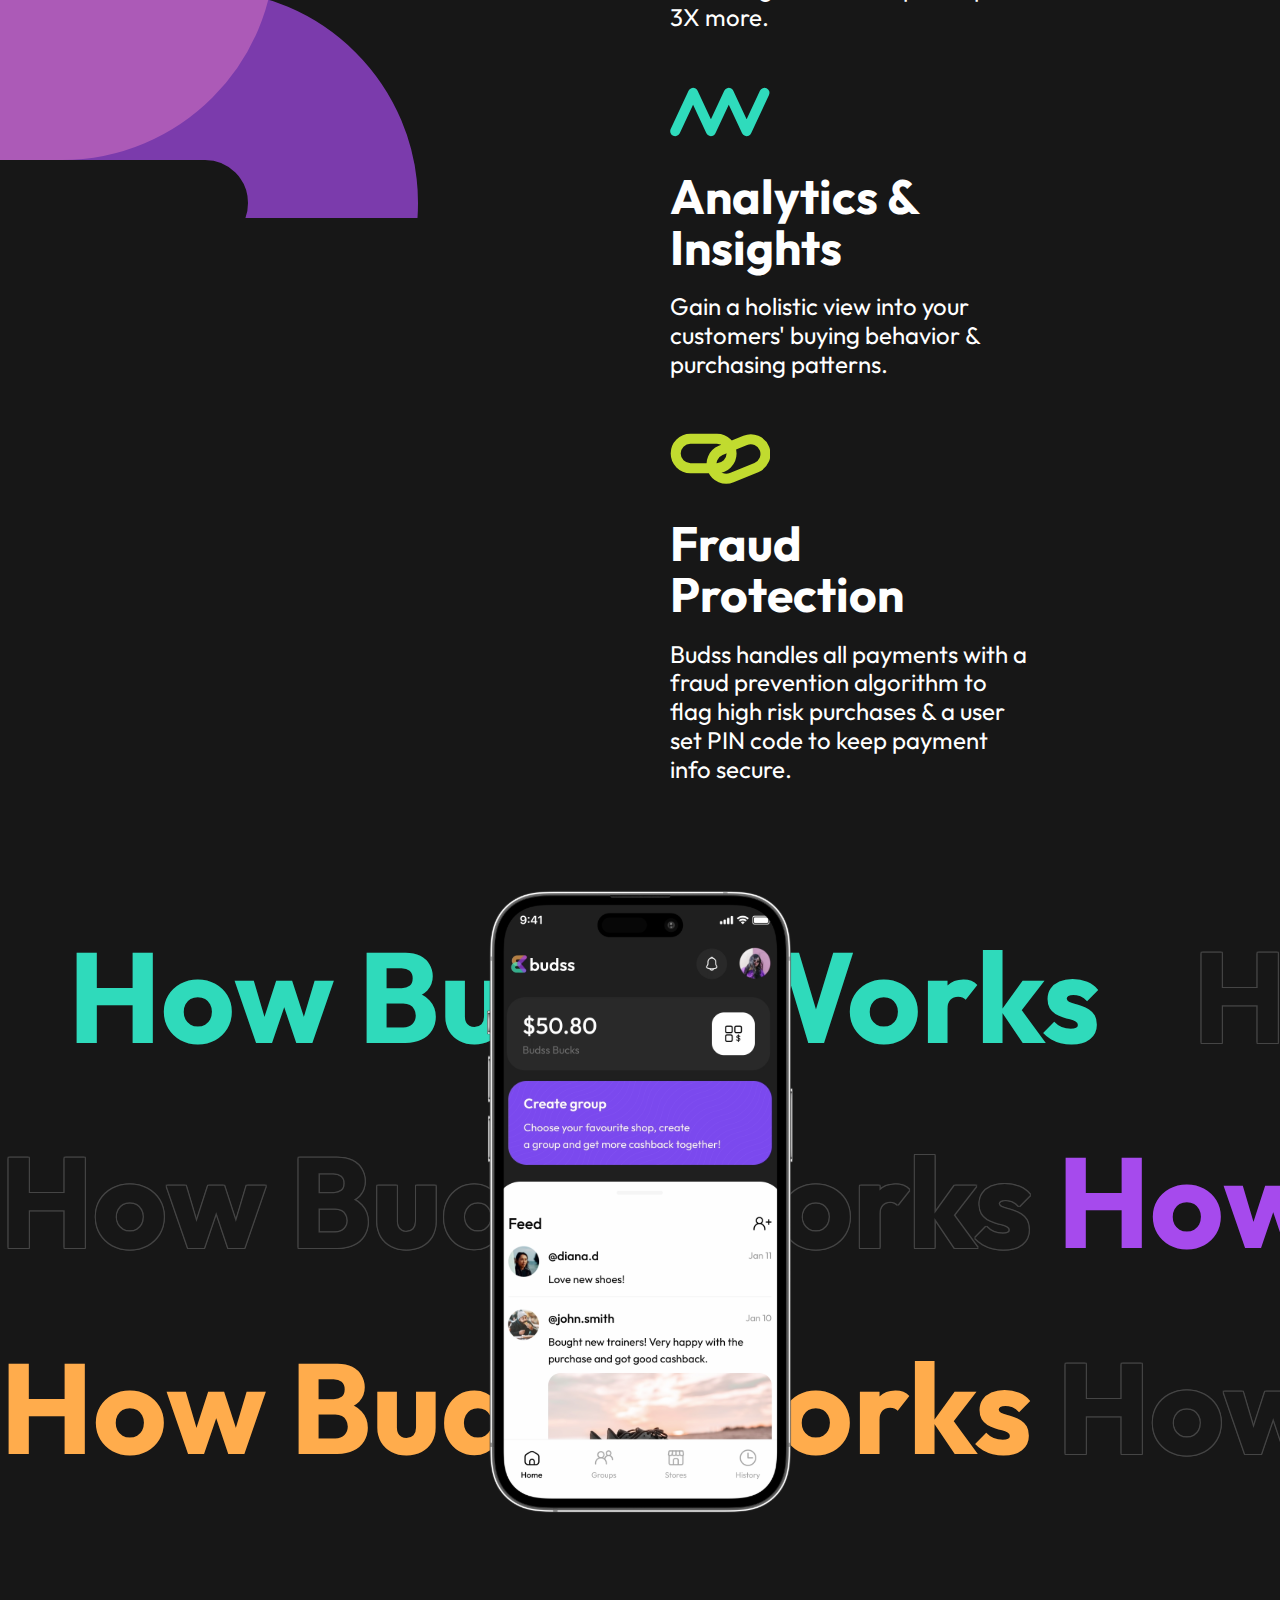
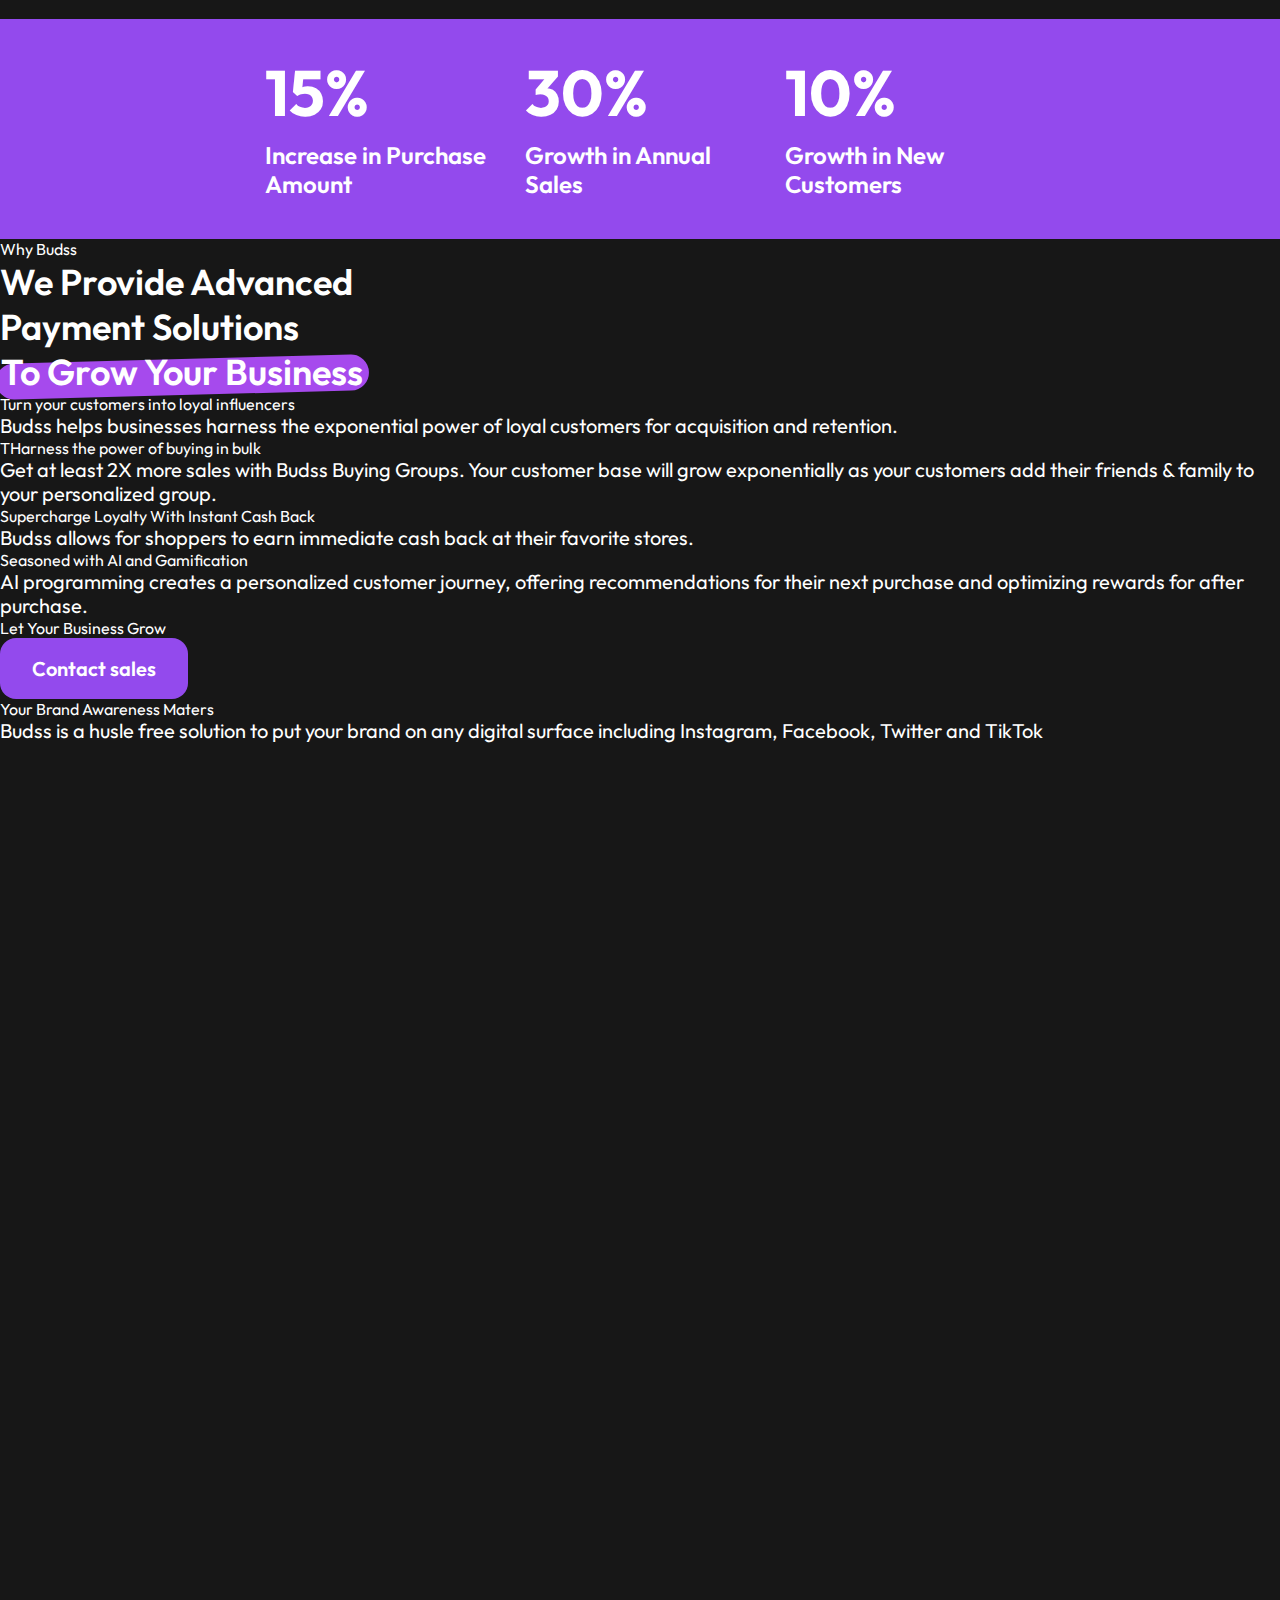
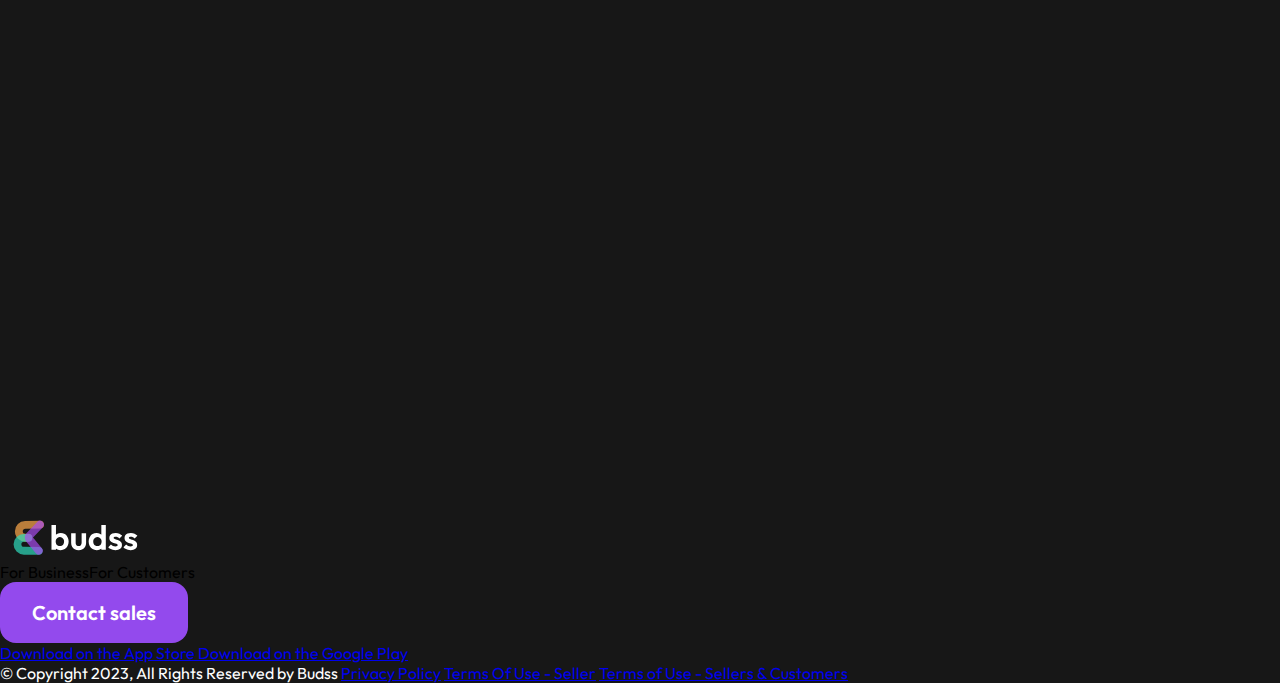
==== commit ccab341e: "feat: fin ads section w media" ====
--- a/budss-smth/index.html
+++ b/budss-smth/index.html
@@ -177,11 +177,12 @@
               <span class="colorful-ads additionaly-color" how budss works
                 >how budss works</span
               >
+              how budss works
             </a>
           </div>
           <div class="scrolling-ads__footer">
             <a href="https://github.com/viktishchenko">
-              <ul role="list">
+              <ul role="list" class="increase-list">
                 <li class="increase-point">
                   <span class="increase-point__number">15%</span>
                   <p class="increase-point__text text">
--- a/budss-smth/css/style.css
+++ b/budss-smth/css/style.css
@@ -369,6 +369,7 @@
     position: fixed;
     inset: 0;
     background-color: var(--clr-grayscale-00);
+    z-index: 999;
   }
   .menu__list-wrapper {
     display: none;
@@ -478,7 +479,7 @@
 }
 
 .about__content {
-  min-height: 78.2rem;
+  min-height: 77.2rem;
   display: grid;
   grid-template-columns: 41% auto;
 }
@@ -524,7 +525,7 @@
 .tools__wrapper {
   display: grid;
   grid-template-columns: repeat(auto-fill, minmax(260px, 360px));
-  gap: 2rem 2.8rem;
+  gap: 3rem 2.8rem;
 }
 
 .tool .ico {
@@ -640,7 +641,7 @@
 }
 
 /* -------------------------------- 
-  Ыcrolling-ads section
+  Scrolling-ads section
 -------------------------------- */
 
 .scrolling-ads {
@@ -648,10 +649,16 @@
 .container {
 }
 .scrolling-ads__container {
-}
+  background-image: url(../assets/image/icons/scrolling-ads_phone_bg.svg);
+  background-repeat: no-repeat;
+  background-position: center 10.6rem;
+}
+
 .scrolling-ads__body {
   overflow: hidden;
-}
+  padding: 14.4rem 0;
+}
+
 .scrolling-text {
   font-size: 12.8rem;
   font-weight: var(--fw-bold);
@@ -665,32 +672,101 @@
   /* -webkit-text-stroke: 1px var(--clr-grayscale-02); */
   text-transform: capitalize;
   color: var(--clr-grayscale-01);
+  margin-bottom: 7rem;
+  z-index: -1;
+  position: relative;
 }
 .scrolling-right {
 }
 .colorful-ads {
 }
+
 .additionaly-color {
   color: var(--clr-secondary-02);
   text-shadow: none;
 }
+
 .scrolling-left {
 }
 .primary-color {
-  color: var(--clr-primary-01);
+  color: var(--clr-primary-02);
   text-shadow: none;
 }
 .secondary-color {
   color: var(--clr-secondary-01);
   text-shadow: none;
-}
+  padding: 4.6rem 6.8rem;
+}
+
 .scrolling-ads__footer {
-}
-.increase-point {
-}
+  padding: 4rem 0 4rem;
+  background-color: var(--clr-primary-01);
+}
+
+.scrolling-ads__footer a {
+  text-decoration: none;
+}
+
+.increase-list {
+  display: grid;
+  gap: 3rem;
+  justify-content: center;
+  grid-template-columns: repeat(auto-fit, minmax(15rem, 23rem));
+}
+
 .increase-point__number {
-}
+  font-size: 6.4rem;
+  font-weight: var(--fw-bold);
+  line-height: 106%;
+  color: var(--clr-grayscale-07);
+}
+
 .increase-point__text {
+  font-size: 2.4rem;
+  font-weight: var(--fw-semi-bold);
+  line-height: 120%;
+  color: var(--clr-grayscale-07);
+  padding-top: 1.5rem;
 }
 .text {
 }
+
+@media (max-width: 400px) {
+  .scrolling-ads__container {
+    background-position: center 6.3rem;
+    background-size: 22.5rem;
+  }
+  .scrolling-ads__body {
+    padding: 12rem 0 14rem;
+  }
+  .scrolling-text {
+    font-size: 4.8rem;
+    margin-bottom: 9.3rem;
+  }
+  .increase-list {
+    grid-template-columns: 1fr;
+  }
+  .increase-point__number {
+    font-size: 4rem;
+    font-weight: var(--fw-bold);
+    margin: 0 1.6rem;
+  }
+  .increase-point__text {
+    font-size: 2rem;
+    font-weight: var(--fw-semi-bold);
+    line-height: normal;
+    color: var(--clr-grayscale-07);
+  }
+  .increase-point {
+    display: flex;
+  }
+}
+
+@keyframes scrollText {
+  from {
+    transform: translateX(0%);
+  }
+  to {
+    transform: translateX(-50%);
+  }
+}
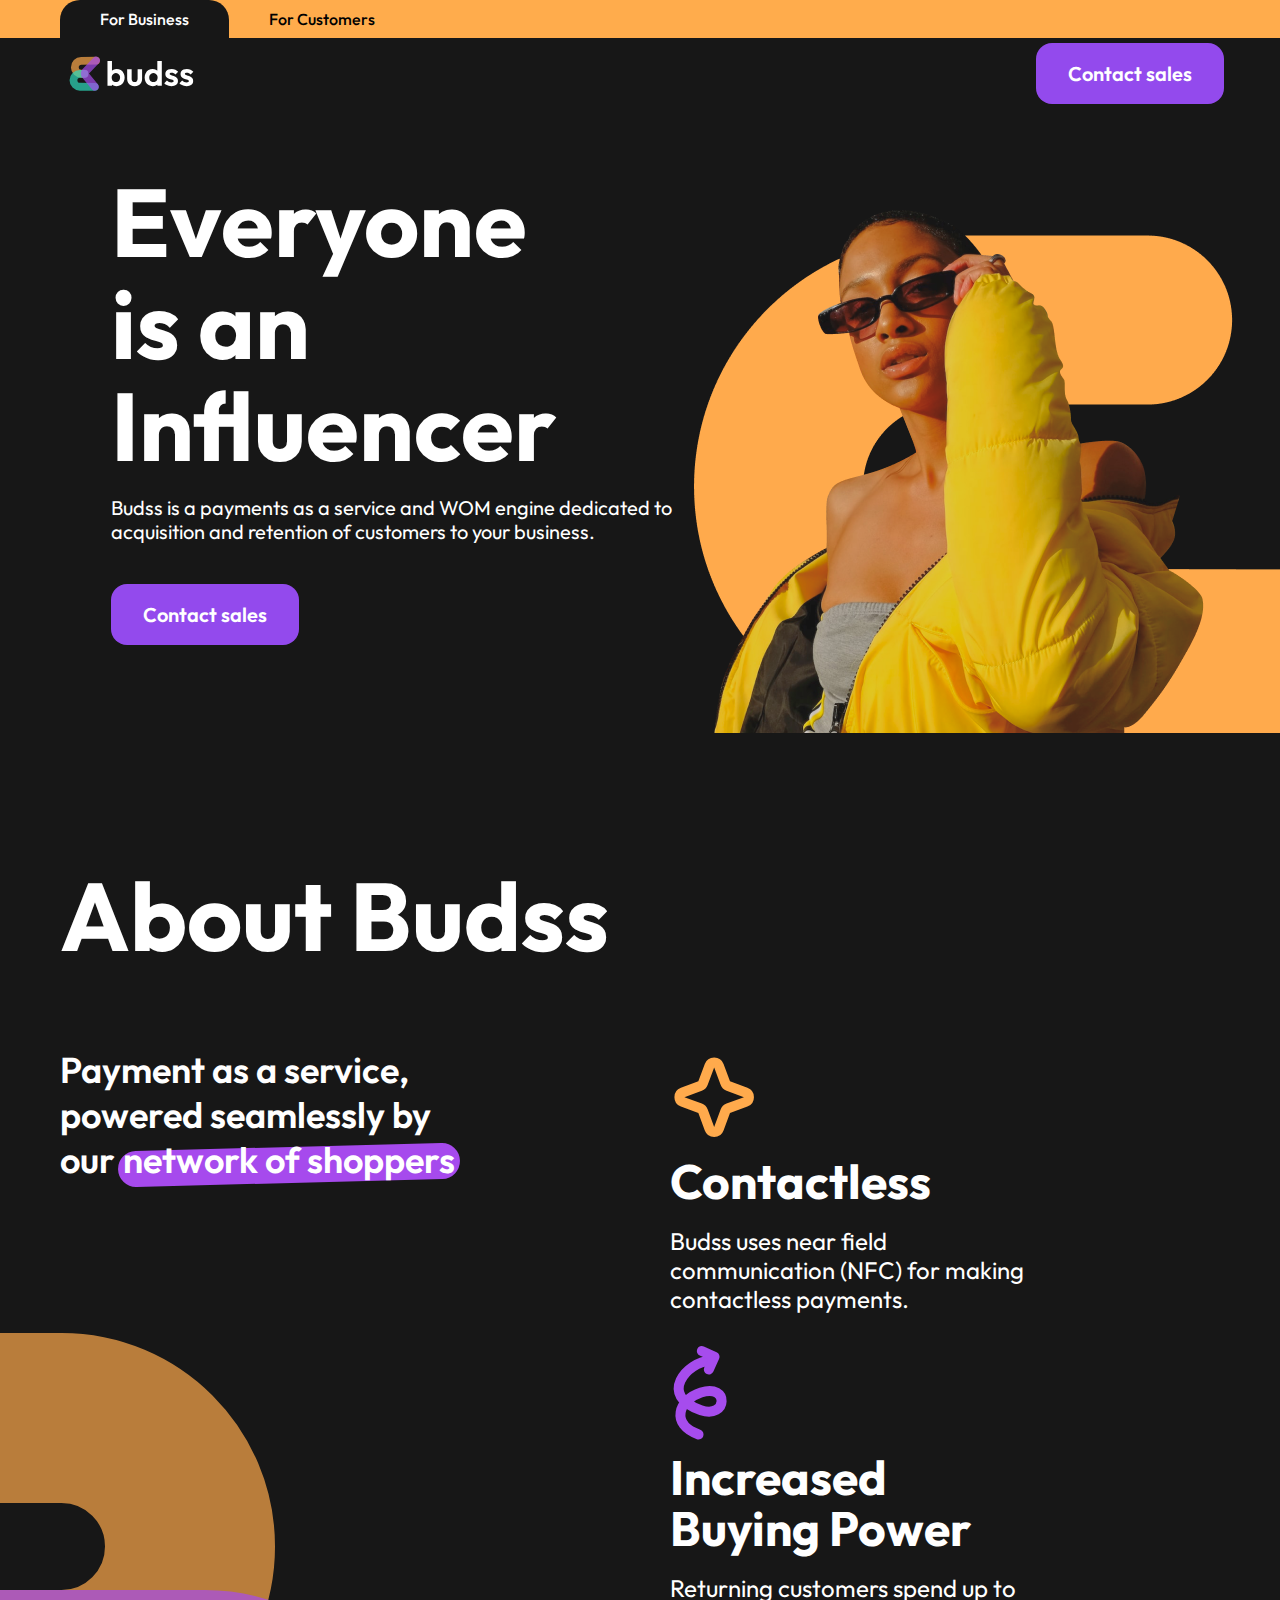
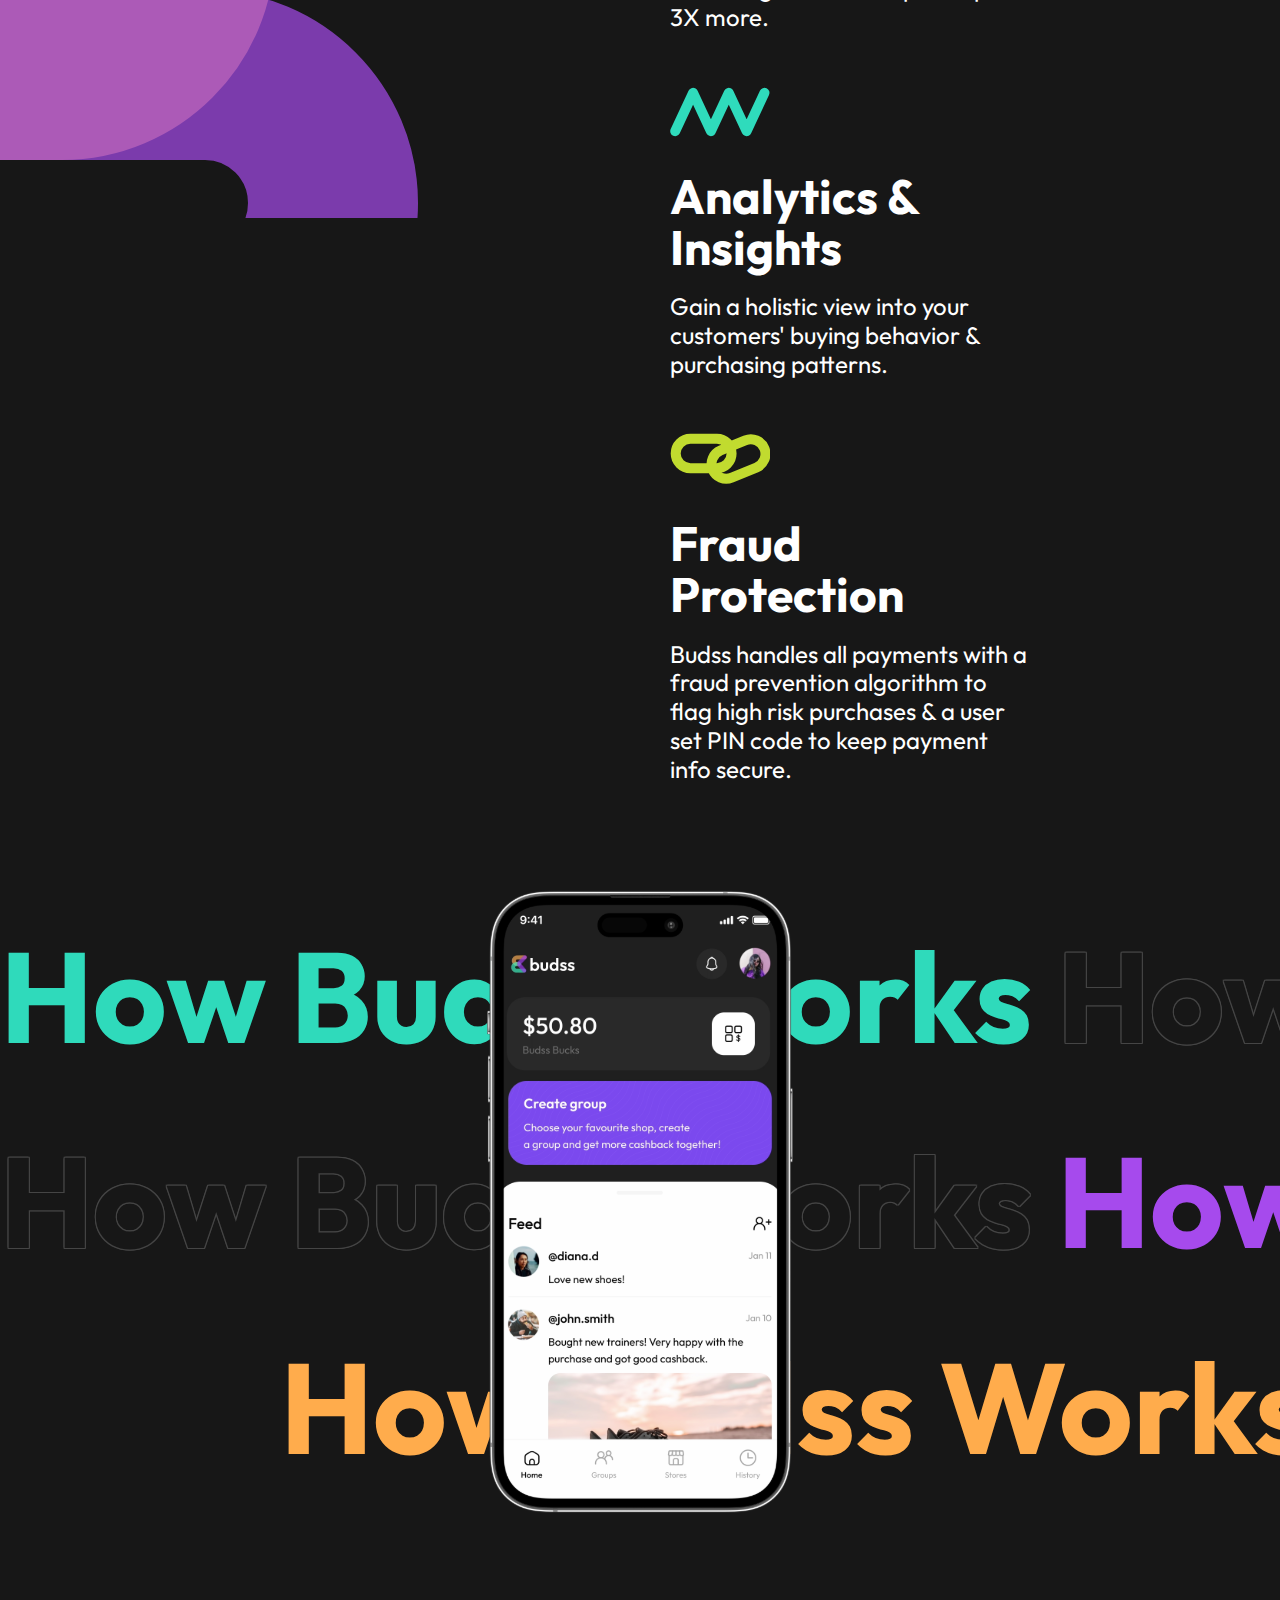
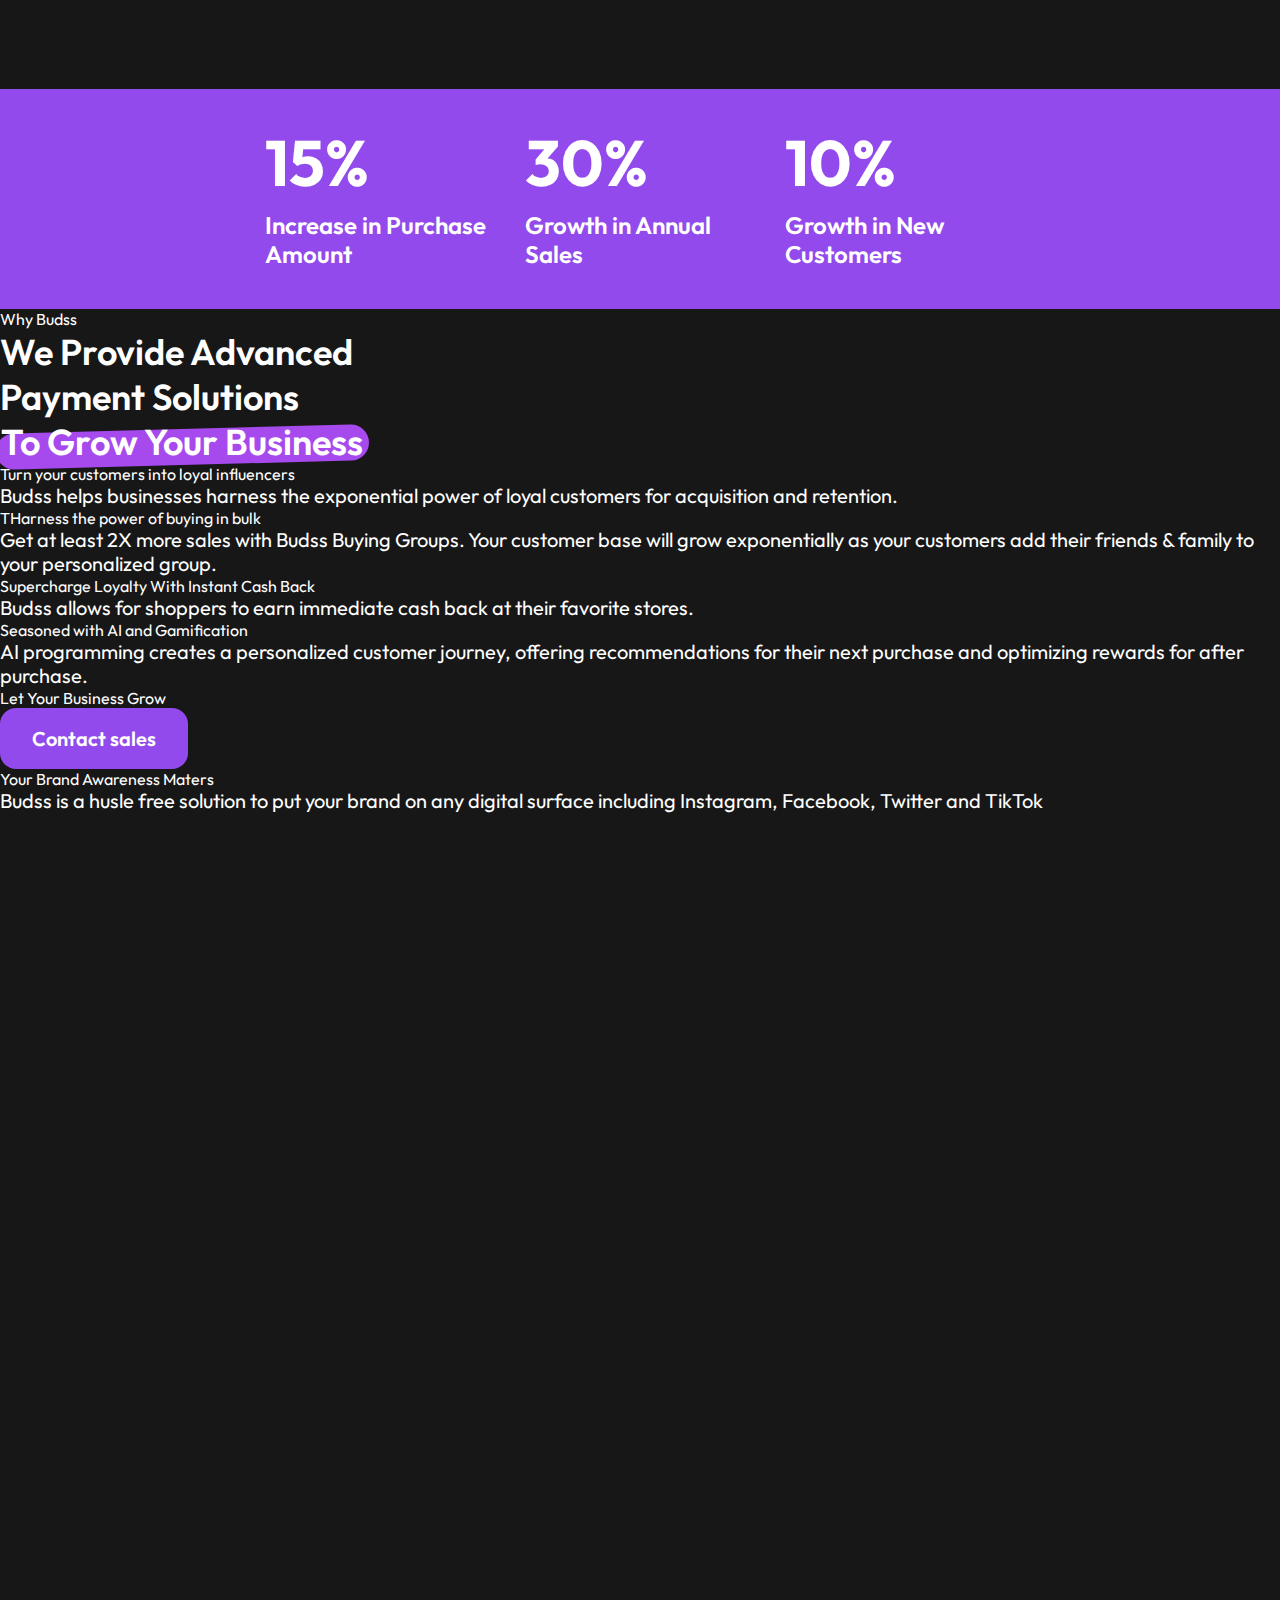
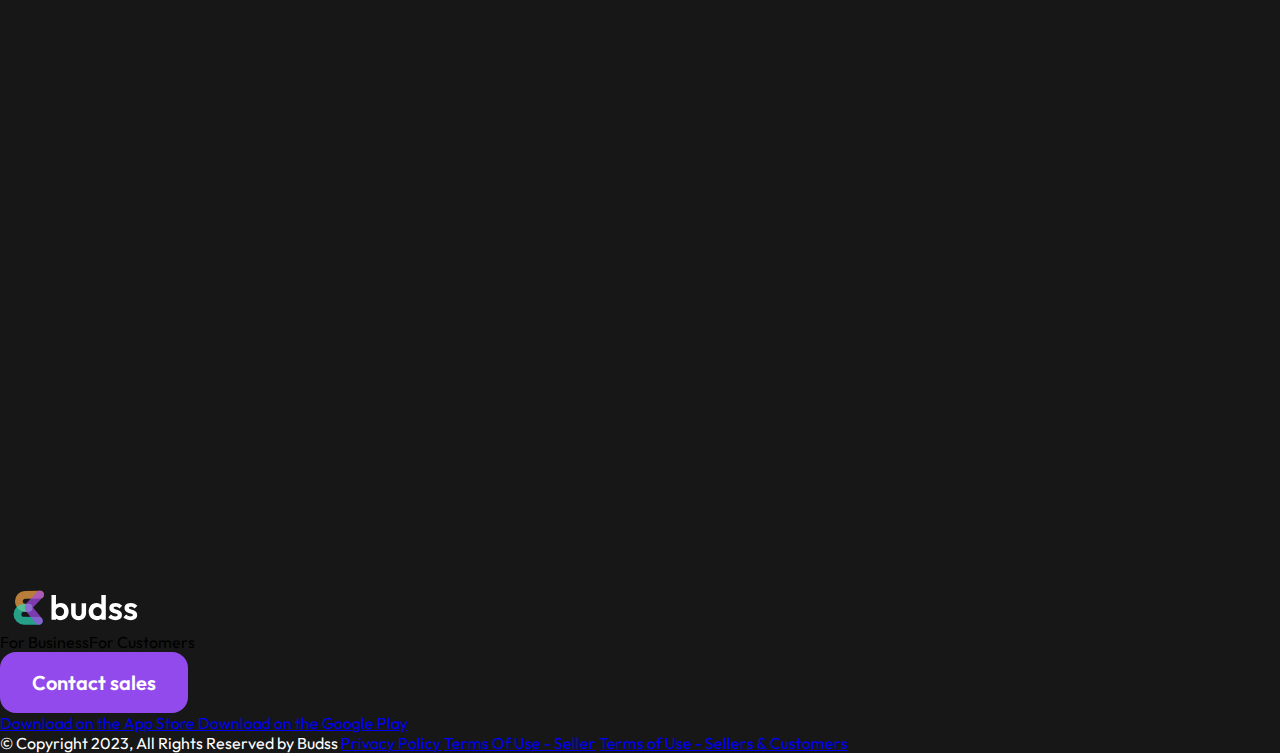
==== commit 85f64f3c: "feat: add scroll section bg animation" ====
--- a/budss-smth/index.html
+++ b/budss-smth/index.html
@@ -165,20 +165,28 @@
       <section class="scrolling-ads">
         <div class="container scrolling-ads__container">
           <div class="scrolling-ads__body">
-            <p class="scrolling-text scrolling-right">
+            <span class="scrolling-text scrolling-right">
               <span class="colorful-ads secondary-color">how budss works</span>
               how budss works
-            </p>
-            <p class="scrolling-text scrolling-left">
+              <span class="colorful-ads secondary-color">how budss works</span>
+              how budss works
+            </span>
+            <span class="scrolling-text scrolling-left">
               how budss works
               <span class="colorful-ads primary-color">how budss works</span>
-            </p>
-            <a class="scrolling-text scrolling-right">
-              <span class="colorful-ads additionaly-color" how budss works
+              how budss works
+              <span class="colorful-ads primary-color">how budss works</span>
+            </span>
+            <span class="scrolling-text scrolling-right">
+              <span class="colorful-ads additionaly-color"
                 >how budss works</span
               >
               how budss works
-            </a>
+              <span class="colorful-ads additionaly-color"
+                >how budss works</span
+              >
+              how budss works
+            </span>
           </div>
           <div class="scrolling-ads__footer">
             <a href="https://github.com/viktishchenko">
--- a/budss-smth/css/style.css
+++ b/budss-smth/css/style.css
@@ -655,8 +655,10 @@
 }
 
 .scrolling-ads__body {
+  position: relative;
   overflow: hidden;
   padding: 14.4rem 0;
+  margin: 0;
 }
 
 .scrolling-text {
@@ -675,9 +677,18 @@
   margin-bottom: 7rem;
   z-index: -1;
   position: relative;
-}
+  width: 423rem;
+}
+
+.scrolling-text:nth-child(3) {
+  padding-left: 28rem;
+}
+
 .scrolling-right {
-}
+  animation: scrollText 33s infinite forwards linear;
+  display: inline-block;
+}
+
 .colorful-ads {
 }
 
@@ -687,6 +698,8 @@
 }
 
 .scrolling-left {
+  animation: scrollText 33s infinite reverse linear;
+  display: inline-block;
 }
 .primary-color {
   color: var(--clr-primary-02);
@@ -695,7 +708,6 @@
 .secondary-color {
   color: var(--clr-secondary-01);
   text-shadow: none;
-  padding: 4.6rem 6.8rem;
 }
 
 .scrolling-ads__footer {
@@ -742,6 +754,7 @@
   .scrolling-text {
     font-size: 4.8rem;
     margin-bottom: 9.3rem;
+    width: 158.5rem;
   }
   .increase-list {
     grid-template-columns: 1fr;
@@ -761,7 +774,7 @@
     display: flex;
   }
 }
-
+/* 
 @keyframes scrollText {
   from {
     transform: translateX(0%);
@@ -769,4 +782,4 @@
   to {
     transform: translateX(-50%);
   }
-}
+} */
